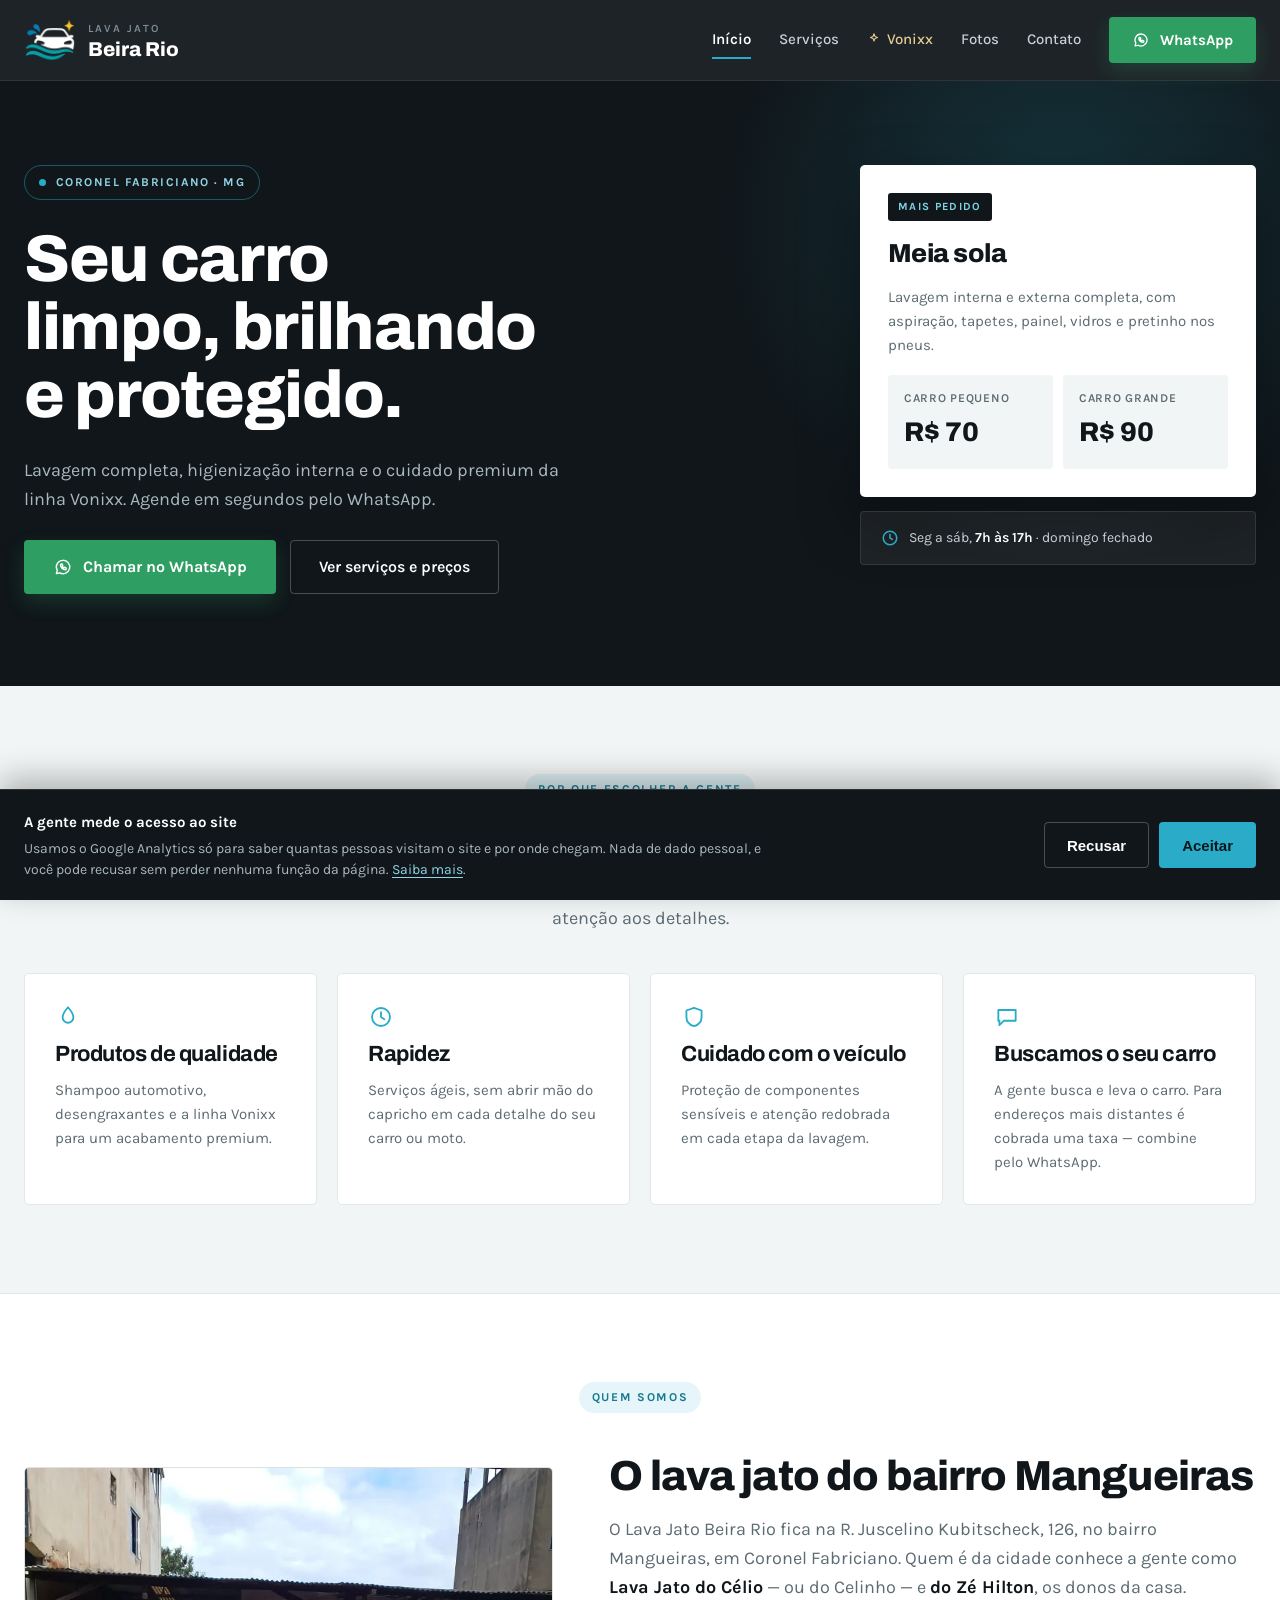
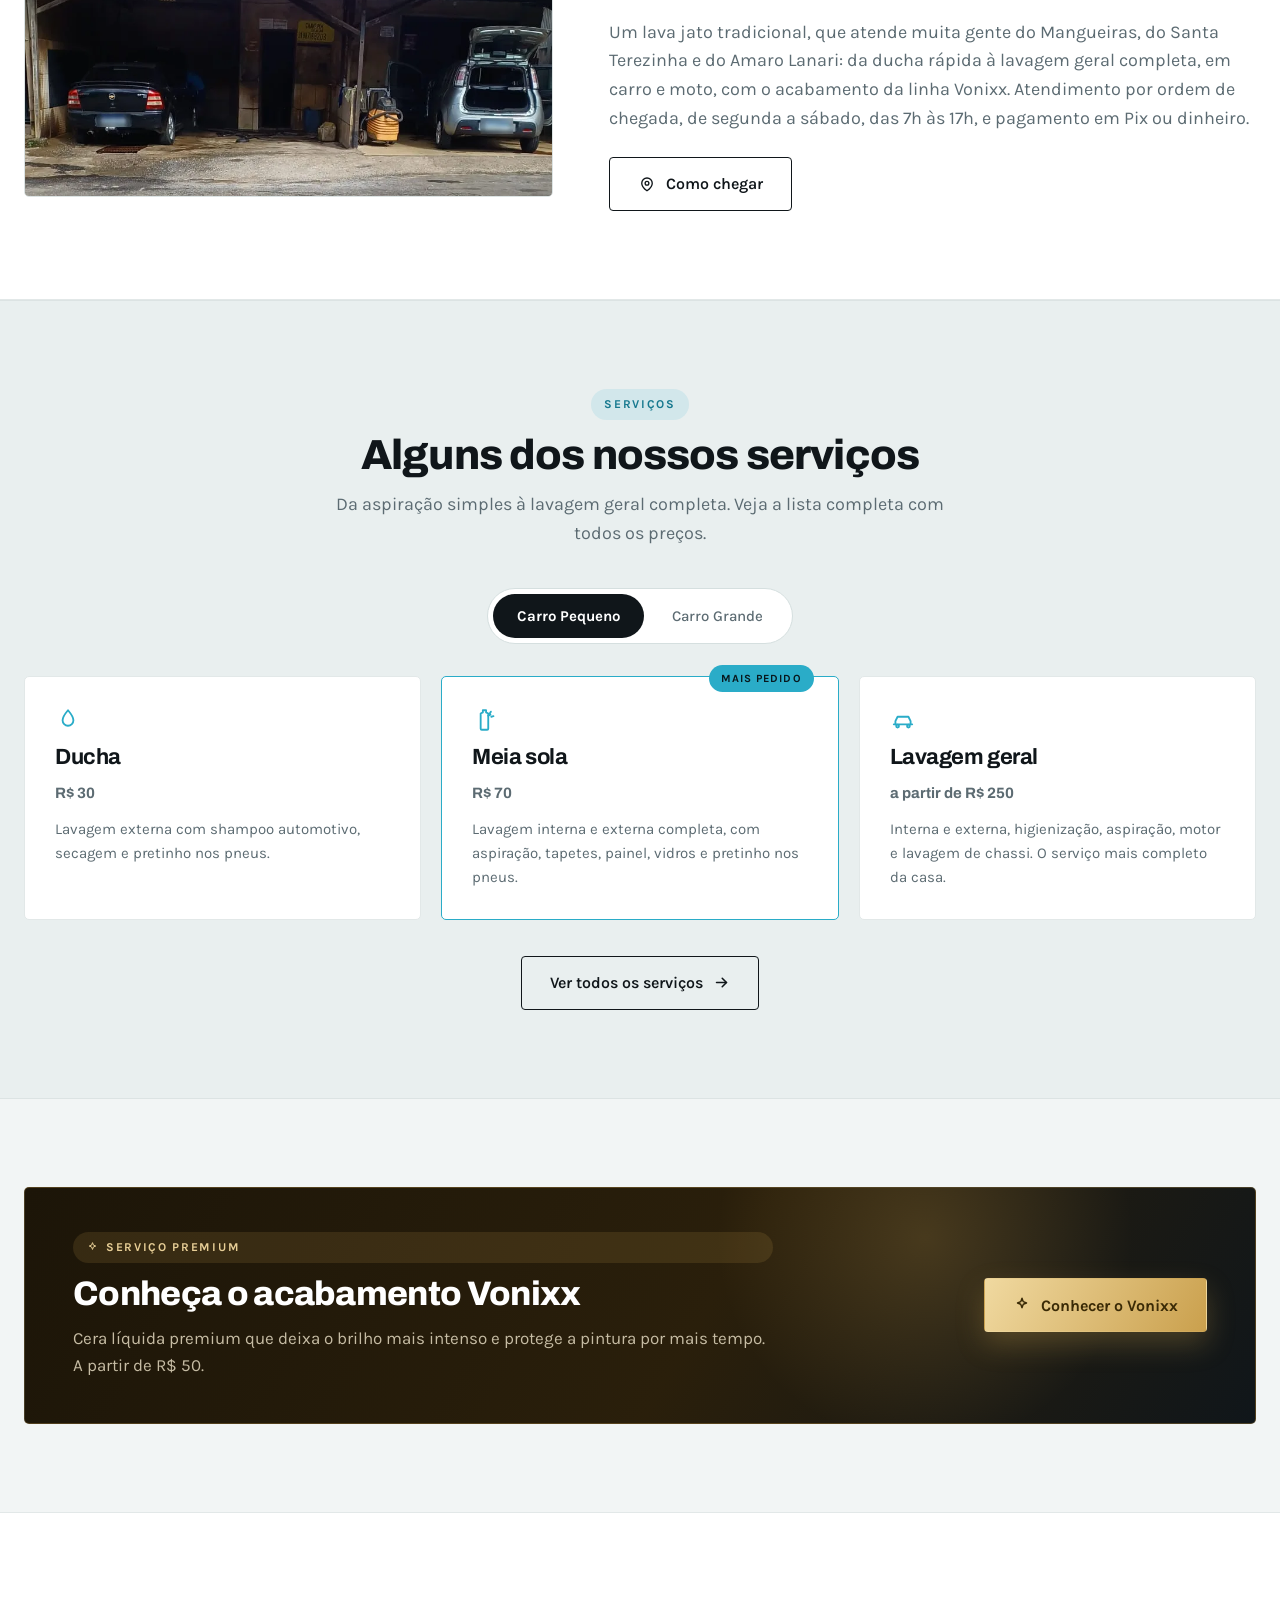
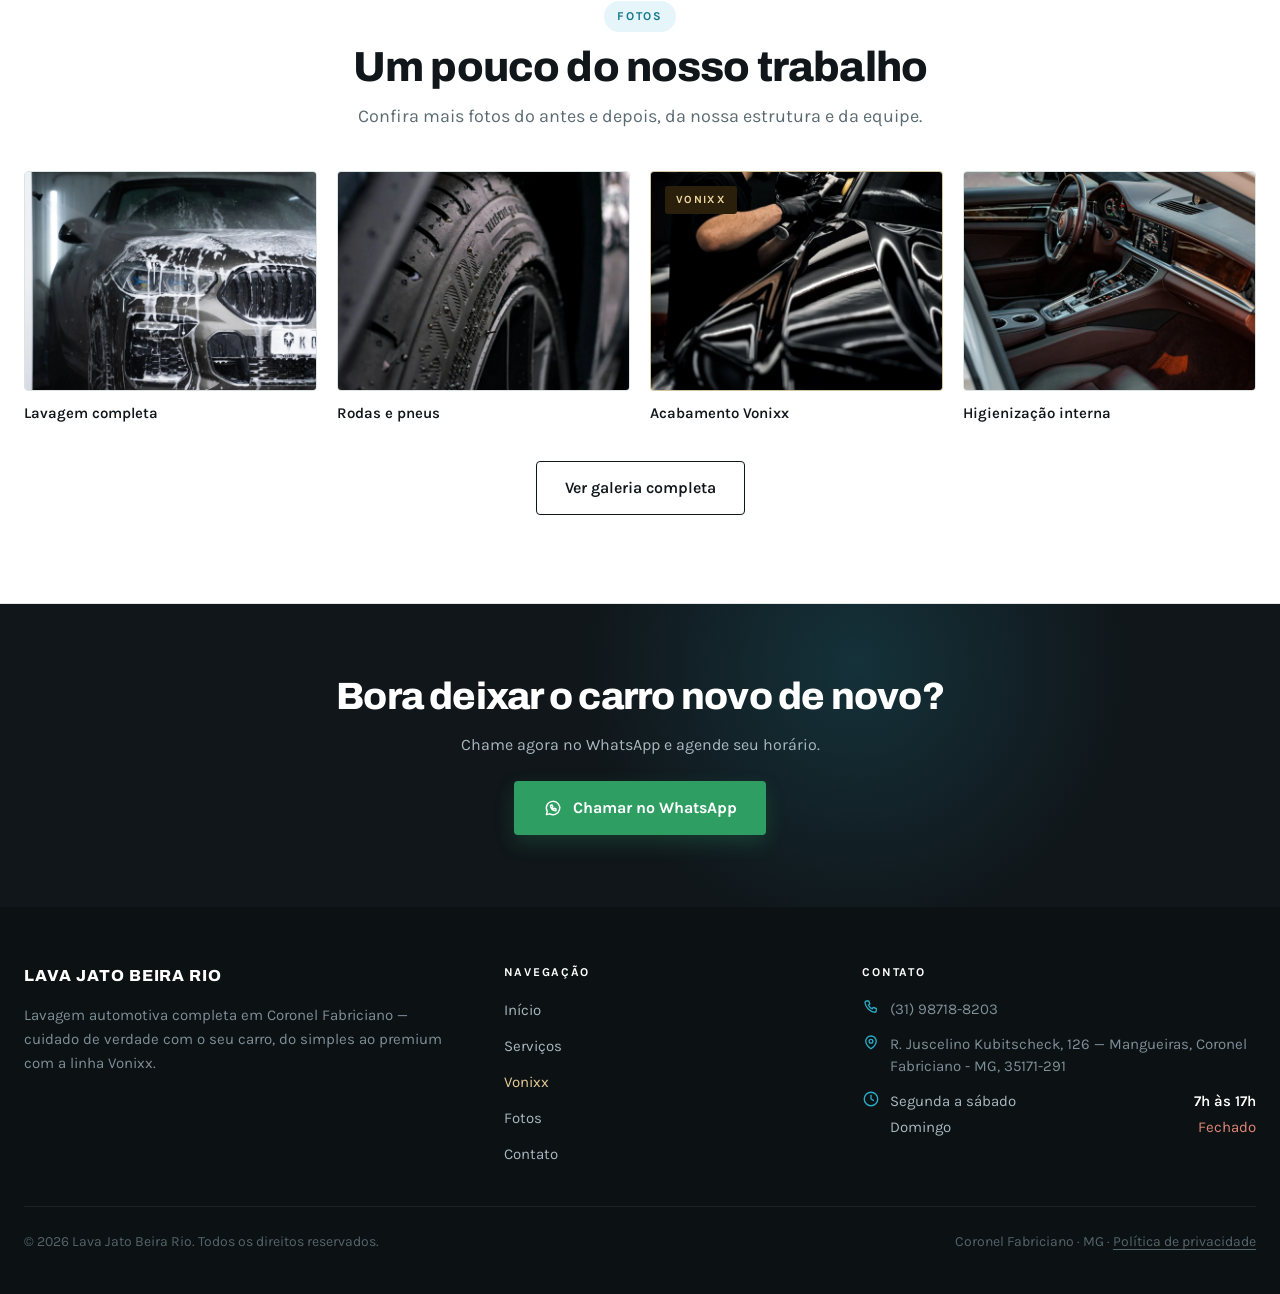
==== index.html @ 181c097f "content: respostas dos donos no site Atendimento por ordem de chegada (sem precisar agendar), busca " ====
<!doctype html>
<html lang="pt-BR">
<head>
<meta charset="utf-8">
<meta name="viewport" content="width=device-width, initial-scale=1">

<!-- Google tag (gtag.js) -->
<script async src="https://www.googletagmanager.com/gtag/js?id=G-ZM7JJXZCMG"></script>
<script>
  window.dataLayer = window.dataLayer || [];
  function gtag(){dataLayer.push(arguments);}
  // LGPD: nada é gravado antes do visitante aceitar (Consent Mode v2)
  gtag('consent', 'default', {
    ad_storage: 'denied',
    ad_user_data: 'denied',
    ad_personalization: 'denied',
    analytics_storage: 'denied',
    wait_for_update: 500
  });

  gtag('js', new Date());

  gtag('config', 'G-ZM7JJXZCMG');
</script>


<title>Lava Jato Beira Rio — Coronel Fabriciano, MG</title>
<meta name="description" content="Lava jato em Coronel Fabriciano/MG: lavagem interna e externa, higienização, aspiração, motor, moto e o acabamento Vonixx. A partir de R$ 20.">
<link rel="canonical" href="https://lavajatobeirario.com.br/">
<meta name="robots" content="index, follow, max-image-preview:large">
<meta name="author" content="Lava Jato Beira Rio">
<meta name="geo.region" content="BR-MG">
<meta name="geo.placename" content="Coronel Fabriciano">
<meta name="theme-color" content="#10161A">

<meta property="og:type" content="website">
<meta property="og:locale" content="pt_BR">
<meta property="og:site_name" content="Lava Jato Beira Rio">
<meta property="og:title" content="Lava Jato Beira Rio — Lavagem automotiva em Coronel Fabriciano, MG">
<meta property="og:description" content="Lavagem completa, higienização interna e o cuidado premium da linha Vonixx. A partir de R$ 20. Agende pelo WhatsApp.">
<meta property="og:url" content="https://lavajatobeirario.com.br/">
<meta property="og:image" content="https://lavajatobeirario.com.br/assets/img/og-lava-jato-beira-rio.jpg">
<meta property="og:image:width" content="1200">
<meta property="og:image:height" content="630">
<meta property="og:image:alt" content="Carro lavado no Lava Jato Beira Rio">
<meta name="twitter:card" content="summary_large_image">
<meta name="twitter:title" content="Lava Jato Beira Rio — Lavagem automotiva em Coronel Fabriciano, MG">
<meta name="twitter:description" content="Lavagem completa, higienização interna e o cuidado premium da linha Vonixx. A partir de R$ 20.">
<meta name="twitter:image" content="https://lavajatobeirario.com.br/assets/img/og-lava-jato-beira-rio.jpg">

<link rel="icon" href="assets/img/favicon-48.png" type="image/png" sizes="48x48">
<link rel="apple-touch-icon" href="assets/img/apple-touch-icon.png">

<link rel="preconnect" href="https://fonts.googleapis.com">
<link rel="preconnect" href="https://fonts.gstatic.com" crossorigin>
<link rel="stylesheet" href="https://fonts.googleapis.com/css2?family=Archivo:wght@600;700;800&family=Karla:wght@400;500;600;700&display=swap">
<link rel="stylesheet" href="assets/css/styles.css">

<script type="application/ld+json">
{
  "@context": "https://schema.org",
  "@graph": [
    {
      "@type": "AutoWash",
      "@id": "https://lavajatobeirario.com.br/#negocio",
      "name": "Lava Jato Beira Rio",
      "alternateName": [
        "Lava Jato do Célio",
        "Lava Jato do Celinho",
        "Lava Jato do Zé Hilton"
      ],
      "description": "Lava jato em Coronel Fabriciano/MG com lavagem interna e externa, higienização interna, aspiração, lavagem de motor, lavagem de moto e acabamento premium com a linha Vonixx.",
      "url": "https://lavajatobeirario.com.br/",
      "telephone": "+5531987188203",
      "paymentAccepted": "Pix, Dinheiro",
      "priceRange": "R$ 20 - R$ 250",
      "currenciesAccepted": "BRL",
      "image": [
        "https://lavajatobeirario.com.br/assets/img/fachada-lava-jato-beira-rio.webp",
        "https://lavajatobeirario.com.br/assets/img/og-lava-jato-beira-rio.jpg"
      ],
      "hasMap": "https://maps.app.goo.gl/u4JMRQ2kPdUL1wEH8",
      "address": {
        "@type": "PostalAddress",
        "streetAddress": "R. Juscelino Kubitscheck, 126 - Mangueiras",
        "addressLocality": "Coronel Fabriciano",
        "postalCode": "35171-291",
        "addressRegion": "MG",
        "addressCountry": "BR"
      },
      "geo": {
        "@type": "GeoCoordinates",
        "latitude": -19.5311584,
        "longitude": -42.6014102
      },
      "openingHoursSpecification": [
        {
          "@type": "OpeningHoursSpecification",
          "dayOfWeek": [
            "Monday",
            "Tuesday",
            "Wednesday",
            "Thursday",
            "Friday",
            "Saturday"
          ],
          "opens": "07:00",
          "closes": "17:00"
        }
      ],
      "areaServed": [
        {
          "@type": "City",
          "name": "Coronel Fabriciano"
        },
        {
          "@type": "City",
          "name": "Ipatinga"
        },
        {
          "@type": "City",
          "name": "Timóteo"
        }
      ],
      "hasOfferCatalog": {
        "@type": "OfferCatalog",
        "name": "Serviços do Lava Jato Beira Rio",
        "itemListElement": [
          {
            "@type": "Offer",
            "priceCurrency": "BRL",
            "price": "20",
            "itemOffered": {
              "@type": "Service",
              "name": "Aspiração"
            }
          },
          {
            "@type": "Offer",
            "priceCurrency": "BRL",
            "price": "40",
            "itemOffered": {
              "@type": "Service",
              "name": "Higienização interna"
            }
          },
          {
            "@type": "Offer",
            "priceCurrency": "BRL",
            "price": "30",
            "itemOffered": {
              "@type": "Service",
              "name": "Ducha"
            }
          },
          {
            "@type": "Offer",
            "priceCurrency": "BRL",
            "price": "120",
            "itemOffered": {
              "@type": "Service",
              "name": "Lavagem de motor"
            }
          },
          {
            "@type": "Offer",
            "priceCurrency": "BRL",
            "price": "70",
            "itemOffered": {
              "@type": "Service",
              "name": "Meia Sola — Lavagem interna e externa"
            }
          },
          {
            "@type": "Offer",
            "priceCurrency": "BRL",
            "price": "250",
            "itemOffered": {
              "@type": "Service",
              "name": "Lavagem geral"
            }
          },
          {
            "@type": "Offer",
            "priceCurrency": "BRL",
            "price": "40",
            "itemOffered": {
              "@type": "Service",
              "name": "Lavagem de chassi"
            }
          },
          {
            "@type": "Offer",
            "priceCurrency": "BRL",
            "price": "40",
            "itemOffered": {
              "@type": "Service",
              "name": "Lavagem de moto"
            }
          },
          {
            "@type": "Offer",
            "priceCurrency": "BRL",
            "price": "50",
            "itemOffered": {
              "@type": "Service",
              "name": "Cera líquida Vonixx"
            }
          }
        ]
      },
      "logo": "https://lavajatobeirario.com.br/assets/img/logo-icone-carro-frente.png",
      "sameAs": [
        "https://maps.app.goo.gl/u4JMRQ2kPdUL1wEH8"
      ]
    },
    {
      "@type": "WebSite",
      "@id": "https://lavajatobeirario.com.br/#site",
      "url": "https://lavajatobeirario.com.br/",
      "name": "Lava Jato Beira Rio",
      "inLanguage": "pt-BR",
      "publisher": {
        "@id": "https://lavajatobeirario.com.br/#negocio"
      }
    }
  ]
}
</script>
</head>
<body>

<header class="topo">
  <div class="container">
    <a class="marca" href="/" aria-label="Lava Jato Beira Rio — página inicial">
      <img class="marca__logo" src="assets/img/logo-cabecalho.png" width="52" height="52" alt="">
      <span class="marca__texto">
        <span class="marca__sobre">LAVA JATO</span>
        <span class="marca__nome">Beira Rio</span>
      </span>
    </a>

    <button class="menu-btn" type="button" data-menu-btn aria-expanded="false" aria-controls="menu-principal" aria-label="Abrir menu">
      <svg width="22" height="22" viewBox="0 0 24 24" fill="none" stroke="currentColor" stroke-width="2" stroke-linecap="round" aria-hidden="true"><path d="M4 7h16"></path><path d="M4 12h16"></path><path d="M4 17h16"></path></svg>
    </button>

    <nav class="nav" id="menu-principal" data-nav aria-label="Menu principal">
      <a class="nav__link ativo" href="/" aria-current="page">Início</a>
      <a class="nav__link" href="/servicos">Serviços</a>
      <a class="nav__link nav__link--vonixx" href="/vonixx">
        <svg width="14" height="14" viewBox="0 0 24 24" fill="none" stroke="currentColor" stroke-width="1.8" stroke-linejoin="round" aria-hidden="true"><path d="M12 3l1.7 4.6L18 9.3l-4.3 1.7L12 15.6l-1.7-4.6L6 9.3l4.3-1.7L12 3z"></path></svg>
        Vonixx
      </a>
      <a class="nav__link" href="/fotos">Fotos</a>
      <a class="nav__link" href="/contato">Contato</a>
      <a class="btn btn--whatsapp nav__cta" href="https://wa.me/5531987188203?text=Ol%C3%A1!%20Quero%20agendar%20uma%20lavagem." target="_blank" rel="noopener">
        <svg width="18" height="18" viewBox="0 0 24 24" fill="none" stroke="currentColor" stroke-width="1.7" stroke-linecap="round" stroke-linejoin="round" aria-hidden="true"><path d="M12 4a8 8 0 0 0-6.9 12l-1 4 4.1-1A8 8 0 1 0 12 4z"></path><path d="M9 9.4c0-.3.2-.6.5-.7l1-.3c.3 0 .6.1.7.4l.5 1.1c.1.3 0 .6-.2.8l-.5.4c.4.9 1.1 1.6 2 2l.4-.5c.2-.2.5-.3.8-.2l1.1.5c.3.1.4.4.4.7v1c0 .4-.3.7-.7.7-3-.1-5.5-2.5-6-5.4z"></path></svg>
        WhatsApp
      </a>
    </nav>
  </div>
</header>

<main>

  <section class="hero">
    <div class="container hero-inicio">
      <div class="hero-inicio__texto">
        <span class="selo-local"><span class="ponto" aria-hidden="true"></span>CORONEL FABRICIANO · MG</span>
        <h1>Seu carro limpo, brilhando e protegido.</h1>
        <p class="lead lead--escura">Lavagem completa, higienização interna e o cuidado premium da linha Vonixx. Agende em segundos pelo WhatsApp.</p>
        <div class="hero-inicio__acoes">
          <a class="btn btn--whatsapp" href="https://wa.me/5531987188203?text=Ol%C3%A1!%20Quero%20agendar%20uma%20lavagem." target="_blank" rel="noopener">
            <svg width="20" height="20" viewBox="0 0 24 24" fill="none" stroke="currentColor" stroke-width="1.7" stroke-linecap="round" stroke-linejoin="round" aria-hidden="true"><path d="M12 4a8 8 0 0 0-6.9 12l-1 4 4.1-1A8 8 0 1 0 12 4z"></path><path d="M9 9.4c0-.3.2-.6.5-.7l1-.3c.3 0 .6.1.7.4l.5 1.1c.1.3 0 .6-.2.8l-.5.4c.4.9 1.1 1.6 2 2l.4-.5c.2-.2.5-.3.8-.2l1.1.5c.3.1.4.4.4.7v1c0 .4-.3.7-.7.7-3-.1-5.5-2.5-6-5.4z"></path></svg>
            Chamar no WhatsApp
          </a>
          <a class="btn btn--linha-clara" href="/servicos">Ver serviços e preços</a>
        </div>
      </div>

      <aside class="hero-inicio__lado">
        <div class="card-destaque">
          <span class="etiqueta">Mais pedido</span>
          <h2 style="font-size:26px;font-weight:800;">Meia sola</h2>
          <p>Lavagem interna e externa completa, com aspiração, tapetes, painel, vidros e pretinho nos pneus.</p>
          <div class="card-destaque__precos">
            <div class="card-destaque__preco"><span>CARRO PEQUENO</span><strong>R$ 70</strong></div>
            <div class="card-destaque__preco"><span>CARRO GRANDE</span><strong>R$ 90</strong></div>
          </div>
        </div>
        <p class="faixa-horario">
          <svg width="18" height="18" viewBox="0 0 24 24" fill="none" stroke="#2AACC8" stroke-width="2" stroke-linecap="round" stroke-linejoin="round" aria-hidden="true"><circle cx="12" cy="12" r="9"></circle><path d="M12 7v5l3.2 1.9"></path></svg>
          <span>Seg a sáb, <strong>7h às 17h</strong> · domingo fechado</span>
        </p>
      </aside>
    </div>
  </section>

  <section class="secao">
    <div class="container">
      <div class="cabecalho-secao">
        <span class="olho">Por que escolher a gente</span>
        <h2 class="titulo-secao">Cuidado de verdade com o seu veículo</h2>
        <p class="lead">Da aspiração rápida à lavagem geral completa, cada serviço é feito com atenção aos detalhes.</p>
      </div>

      <div class="grade grade--4">
        <article class="card">
          <svg class="card__icone" width="26" height="26" viewBox="0 0 24 24" fill="none" stroke="currentColor" stroke-width="1.7" stroke-linecap="round" stroke-linejoin="round" aria-hidden="true"><path d="M12 3c3 3.5 5 6.7 5 9.3A5 5 0 0 1 7 12.3C7 9.7 9 6.5 12 3z"></path></svg>
          <h3>Produtos de qualidade</h3>
          <p>Shampoo automotivo, desengraxantes e a linha Vonixx para um acabamento premium.</p>
        </article>
        <article class="card">
          <svg class="card__icone" width="26" height="26" viewBox="0 0 24 24" fill="none" stroke="currentColor" stroke-width="1.7" stroke-linecap="round" stroke-linejoin="round" aria-hidden="true"><circle cx="12" cy="12" r="8.3"></circle><path d="M12 7.5V12l3 2"></path></svg>
          <h3>Rapidez</h3>
          <p>Serviços ágeis, sem abrir mão do capricho em cada detalhe do seu carro ou moto.</p>
        </article>
        <article class="card">
          <svg class="card__icone" width="26" height="26" viewBox="0 0 24 24" fill="none" stroke="currentColor" stroke-width="1.7" stroke-linecap="round" stroke-linejoin="round" aria-hidden="true"><path d="M12 3.5L19 6v6c0 4.2-2.9 7.4-7 8.5-4.1-1.1-7-4.3-7-8.5V6z"></path></svg>
          <h3>Cuidado com o veículo</h3>
          <p>Proteção de componentes sensíveis e atenção redobrada em cada etapa da lavagem.</p>
        </article>
        <article class="card">
          <svg class="card__icone" width="26" height="26" viewBox="0 0 24 24" fill="none" stroke="currentColor" stroke-width="1.7" stroke-linecap="round" stroke-linejoin="round" aria-hidden="true"><path d="M4 5.5h16v10H9l-4 4v-4H4z"></path></svg>
          <h3>Buscamos o seu carro</h3>
          <p>A gente busca e leva o carro. Para endereços mais distantes é cobrada uma taxa — combine pelo WhatsApp.</p>
        </article>
      </div>
    </div>
  </section>

  <section class="secao secao--branca" id="quem-somos">
    <div class="container">
      <div class="cabecalho-secao">
        <span class="olho">Quem somos</span>
      </div>
      <div class="quem-somos">
        <figure class="quem-somos__foto">
          <img src="assets/img/fachada-lava-jato-beira-rio.webp" alt="Fachada do Lava Jato Beira Rio no bairro Mangueiras, em Coronel Fabriciano, com dois carros nos boxes de lavagem" width="899" height="562" loading="lazy" decoding="async">
        </figure>
        <div class="quem-somos__texto">
          <h2 class="titulo-secao">O lava jato do bairro Mangueiras</h2>
          <p class="lead">O Lava Jato Beira Rio fica na R. Juscelino Kubitscheck, 126, no bairro Mangueiras, em Coronel Fabriciano. Quem é da cidade conhece a gente como <strong>Lava Jato do Célio</strong> — ou do Celinho — e <strong>do Zé Hilton</strong>, os donos da casa.</p>
          <p class="lead">Um lava jato tradicional, que atende muita gente do Mangueiras, do Santa Terezinha e do Amaro Lanari: da ducha rápida à lavagem geral completa, em carro e moto, com o acabamento da linha Vonixx. Atendimento por ordem de chegada, de segunda a sábado, das 7h às 17h, e pagamento em Pix ou dinheiro.</p>
          <p>
            <a class="btn btn--linha" href="https://maps.app.goo.gl/u4JMRQ2kPdUL1wEH8" target="_blank" rel="noopener">
              <svg width="18" height="18" viewBox="0 0 24 24" fill="none" stroke="currentColor" stroke-width="1.8" stroke-linecap="round" stroke-linejoin="round" aria-hidden="true"><path d="M12 21s-7-4.6-7-10a7 7 0 0 1 14 0c0 5.4-7 10-7 10z"></path><circle cx="12" cy="11" r="2.5"></circle></svg>
              Como chegar
            </a>
          </p>
        </div>
      </div>
    </div>
  </section>

  <section class="secao secao--alt" id="servicos">
    <div class="container">
      <div class="cabecalho-secao">
        <span class="olho">Serviços</span>
        <h2 class="titulo-secao">Alguns dos nossos serviços</h2>
        <p class="lead">Da aspiração simples à lavagem geral completa. Veja a lista completa com todos os preços.</p>
      </div>

      <div class="seletor-porte" data-seletor-porte>
        <div class="seletor-porte__caixa" role="group" aria-label="Porte do veículo">
          <button type="button" class="ativo" data-porte="pequeno" aria-pressed="true">Carro Pequeno</button>
          <button type="button" data-porte="grande" aria-pressed="false">Carro Grande</button>
        </div>
      </div>

      <div class="grade grade--3">
        <article class="card">
          <svg class="card__icone" width="26" height="26" viewBox="0 0 24 24" fill="none" stroke="currentColor" stroke-width="1.7" stroke-linecap="round" stroke-linejoin="round" aria-hidden="true"><path d="M12 3c3 3.5 5 6.7 5 9.3A5 5 0 0 1 7 12.3C7 9.7 9 6.5 12 3z"></path></svg>
          <h3>Ducha</h3>
          <p class="preco" data-preco-pequeno="R$ 30" data-preco-grande="R$ 40">R$ 30</p>
          <p>Lavagem externa com shampoo automotivo, secagem e pretinho nos pneus.</p>
        </article>

        <article class="card card--destacado">
          <span class="card__selo">Mais pedido</span>
          <svg class="card__icone" width="26" height="26" viewBox="0 0 24 24" fill="none" stroke="currentColor" stroke-width="1.7" stroke-linecap="round" stroke-linejoin="round" aria-hidden="true"><path d="M10 3h3v2l2 1v14a1 1 0 0 1-1 1H9a1 1 0 0 1-1-1V6l2-1V3z"></path><path d="M15 8l2-1"></path><path d="M16.4 6l1-1.7"></path><path d="M17.8 9l2-.5"></path></svg>
          <h3>Meia sola</h3>
          <p class="preco" data-preco-pequeno="R$ 70" data-preco-grande="R$ 90">R$ 70</p>
          <p>Lavagem interna e externa completa, com aspiração, tapetes, painel, vidros e pretinho nos pneus.</p>
        </article>

        <article class="card">
          <svg class="card__icone" width="26" height="26" viewBox="0 0 24 24" fill="none" stroke="currentColor" stroke-width="1.7" stroke-linecap="round" stroke-linejoin="round" aria-hidden="true"><path d="M5 16v-3l2-4h10l2 4v3"></path><path d="M3.5 16h17"></path><circle cx="7" cy="17.6" r="1.3"></circle><circle cx="17" cy="17.6" r="1.3"></circle></svg>
          <h3>Lavagem geral</h3>
          <p class="preco">a partir de R$ 250</p>
          <p>Interna e externa, higienização, aspiração, motor e lavagem de chassi. O serviço mais completo da casa.</p>
        </article>
      </div>

      <p class="centro" style="margin-top:36px;">
        <a class="btn btn--linha" href="/servicos">
          Ver todos os serviços
          <svg width="17" height="17" viewBox="0 0 24 24" fill="none" stroke="currentColor" stroke-width="2.2" stroke-linecap="round" stroke-linejoin="round" aria-hidden="true"><path d="M5 12h14"></path><path d="M13 6l6 6-6 6"></path></svg>
        </a>
      </p>
    </div>
  </section>

  <section class="secao">
    <div class="container">
      <div class="faixa-premium">
        <div class="faixa-premium__texto">
          <span class="olho olho--ouro-escuro">
            <svg width="13" height="13" viewBox="0 0 24 24" fill="none" stroke="currentColor" stroke-width="1.8" stroke-linejoin="round" aria-hidden="true"><path d="M12 3l1.7 4.6L18 9.3l-4.3 1.7L12 15.6l-1.7-4.6L6 9.3l4.3-1.7L12 3z"></path></svg>
            Serviço premium
          </span>
          <h2>Conheça o acabamento Vonixx</h2>
          <p>Cera líquida premium que deixa o brilho mais intenso e protege a pintura por mais tempo. A partir de R$ 50.</p>
        </div>
        <a class="btn btn--ouro" href="/vonixx">
          <svg width="18" height="18" viewBox="0 0 24 24" fill="none" stroke="currentColor" stroke-width="1.9" stroke-linejoin="round" aria-hidden="true"><path d="M12 3l1.7 4.6L18 9.3l-4.3 1.7L12 15.6l-1.7-4.6L6 9.3l4.3-1.7L12 3z"></path></svg>
          Conhecer o Vonixx
        </a>
      </div>
    </div>
  </section>

  <section class="secao secao--branca">
    <div class="container">
      <div class="cabecalho-secao">
        <span class="olho">Fotos</span>
        <h2 class="titulo-secao">Um pouco do nosso trabalho</h2>
        <p class="lead">Confira mais fotos do antes e depois, da nossa estrutura e da equipe.</p>
      </div>

      <div class="galeria">
        <figure class="foto">
          <div class="foto__area">
            <img src="assets/img/lavagem-completa.webp" alt="Carro coberto de espuma durante a lavagem externa no lava jato" width="1200" height="900" loading="lazy" decoding="async">
          </div>
          <figcaption class="foto__legenda">Lavagem completa</figcaption>
        </figure>
        <figure class="foto">
          <div class="foto__area">
            <img src="assets/img/rodas-e-pneus.webp" alt="Pneu e roda de carro em detalhe, ainda molhados depois da lavagem" width="1200" height="900" loading="lazy" decoding="async">
          </div>
          <figcaption class="foto__legenda">Rodas e pneus</figcaption>
        </figure>
        <figure class="foto">
          <div class="foto__area foto__area--ouro">
            <img src="assets/img/acabamento-vonixx.webp" alt="Profissional aplicando polimento e cera na lataria preta de um carro" width="1200" height="900" loading="lazy" decoding="async">
            <span class="foto__marca">VONIXX</span>
          </div>
          <figcaption class="foto__legenda">Acabamento Vonixx</figcaption>
        </figure>
        <figure class="foto">
          <div class="foto__area">
            <img src="assets/img/higienizacao-interna.webp" alt="Interior de carro limpo e finalizado, com painel, console e bancos sem sujeira" width="1200" height="900" loading="lazy" decoding="async">
          </div>
          <figcaption class="foto__legenda">Higienização interna</figcaption>
        </figure>
      </div>

      <p class="centro" style="margin-top:36px;">
        <a class="btn btn--linha" href="/fotos">Ver galeria completa</a>
      </p>
    </div>
  </section>

  <section class="faixa-cta">
    <div class="container">
      <h2>Bora deixar o carro novo de novo?</h2>
      <p>Chame agora no WhatsApp e agende seu horário.</p>
      <div class="faixa-cta__acoes">
        <a class="btn btn--whatsapp" href="https://wa.me/5531987188203?text=Ol%C3%A1!%20Quero%20agendar%20uma%20lavagem." target="_blank" rel="noopener">
          <svg width="20" height="20" viewBox="0 0 24 24" fill="none" stroke="currentColor" stroke-width="1.7" stroke-linecap="round" stroke-linejoin="round" aria-hidden="true"><path d="M12 4a8 8 0 0 0-6.9 12l-1 4 4.1-1A8 8 0 1 0 12 4z"></path><path d="M9 9.4c0-.3.2-.6.5-.7l1-.3c.3 0 .6.1.7.4l.5 1.1c.1.3 0 .6-.2.8l-.5.4c.4.9 1.1 1.6 2 2l.4-.5c.2-.2.5-.3.8-.2l1.1.5c.3.1.4.4.4.7v1c0 .4-.3.7-.7.7-3-.1-5.5-2.5-6-5.4z"></path></svg>
          Chamar no WhatsApp
        </a>
      </div>
    </div>
  </section>

</main>

<footer class="rodape">
  <div class="container">
    <div class="rodape__grid">
      <div class="pilha" style="gap:14px;">
        <span class="rodape__marca">LAVA JATO BEIRA RIO</span>
        <p>Lavagem automotiva completa em Coronel Fabriciano — cuidado de verdade com o seu carro, do simples ao premium com a linha Vonixx.</p>
      </div>

      <nav class="rodape__links" aria-label="Navegação do rodapé">
        <span class="rodape__titulo">Navegação</span>
        <a href="/">Início</a>
        <a href="/servicos">Serviços</a>
        <a class="ouro" href="/vonixx">Vonixx</a>
        <a href="/fotos">Fotos</a>
        <a href="/contato">Contato</a>
      </nav>

      <div class="rodape__contato">
        <span class="rodape__titulo">Contato</span>
        <p class="rodape__item">
          <svg width="18" height="18" viewBox="0 0 24 24" fill="none" stroke="currentColor" stroke-width="1.8" stroke-linecap="round" stroke-linejoin="round" aria-hidden="true"><path d="M6 4h3l1.5 4-2 1.3a11 11 0 0 0 5.2 5.2l1.3-2 4 1.5v3a2 2 0 0 1-2 2A15 15 0 0 1 4 6a2 2 0 0 1 2-2z"></path></svg>
          <a href="tel:+5531987188203" style="color:inherit;">(31) 98718-8203</a>
        </p>
        <p class="rodape__item">
          <svg width="18" height="18" viewBox="0 0 24 24" fill="none" stroke="currentColor" stroke-width="1.8" stroke-linecap="round" stroke-linejoin="round" aria-hidden="true"><path d="M12 21s-7-4.6-7-10a7 7 0 0 1 14 0c0 5.4-7 10-7 10z"></path><circle cx="12" cy="11" r="2.5"></circle></svg>
          <span>R. Juscelino Kubitscheck, 126 — Mangueiras, Coronel Fabriciano - MG, 35171-291</span>
        </p>
        <div class="rodape__item">
          <svg width="18" height="18" viewBox="0 0 24 24" fill="none" stroke="currentColor" stroke-width="1.8" stroke-linecap="round" stroke-linejoin="round" aria-hidden="true"><circle cx="12" cy="12" r="9"></circle><path d="M12 7v5l3.2 1.9"></path></svg>
          <span class="rodape__horas">
            <span class="rodape__hora"><span>Segunda a sábado</span><strong>7h às 17h</strong></span>
            <span class="rodape__hora"><span>Domingo</span><span class="fechado">Fechado</span></span>
          </span>
        </div>
      </div>
    </div>

    <div class="rodape__base">
      <span>© <span data-ano>2026</span> Lava Jato Beira Rio. Todos os direitos reservados.</span>
      <span>Coronel Fabriciano · MG · <a class="rodape__privacidade" href="/privacidade">Política de privacidade</a></span>
    </div>
  </div>
</footer>

<a class="wa-flutuante" href="https://wa.me/5531987188203?text=Ol%C3%A1!%20Quero%20agendar%20uma%20lavagem." target="_blank" rel="noopener" aria-label="Chamar no WhatsApp">
  <svg width="30" height="30" viewBox="0 0 24 24" fill="none" stroke="currentColor" stroke-width="1.6" stroke-linecap="round" stroke-linejoin="round" aria-hidden="true"><path d="M12 4a8 8 0 0 0-6.9 12l-1 4 4.1-1A8 8 0 1 0 12 4z"></path><path d="M9 9.4c0-.3.2-.6.5-.7l1-.3c.3 0 .6.1.7.4l.5 1.1c.1.3 0 .6-.2.8l-.5.4c.4.9 1.1 1.6 2 2l.4-.5c.2-.2.5-.3.8-.2l1.1.5c.3.1.4.4.4.7v1c0 .4-.3.7-.7.7-3-.1-5.5-2.5-6-5.4z"></path></svg>
</a>

<div class="cookies" data-cookies role="dialog" aria-live="polite" aria-label="Aviso de cookies" hidden>
  <div class="cookies__texto">
    <strong>A gente mede o acesso ao site</strong>
    <p>Usamos o Google Analytics só para saber quantas pessoas visitam o site e por onde chegam. Nada de dado pessoal, e você pode recusar sem perder nenhuma função da página. <a href="/privacidade">Saiba mais</a>.</p>
  </div>
  <div class="cookies__acoes">
    <button type="button" class="btn btn--linha-clara" data-cookies-recusar>Recusar</button>
    <button type="button" class="btn btn--agua" data-cookies-aceitar>Aceitar</button>
  </div>
</div>

<script src="assets/js/main.js" defer></script>
</body>
</html>
---- assets/css/styles.css ----
/* ==========================================================================
   Lava Jato Beira Rio — folha de estilo única
   ========================================================================== */

:root{
  /* superfícies */
  --grafite:#10161A;
  --grafite-fundo:#0C1114;
  --papel:#F2F5F5;
  --papel-alt:#E9EFEF;
  --branco:#FFFFFF;

  /* texto */
  --texto:#10161A;
  --texto-suave:#5C6B72;
  --texto-claro:#A9B8BF;
  --texto-tenue:#7E8F97;

  /* linhas */
  --linha:#E2E8E8;
  --linha-forte:#DCE3E3;
  --linha-escura:rgba(255,255,255,.08);

  /* acentos */
  --agua:#2AACC8;
  --agua-fundo:#17798F;
  --agua-clara:#8FD5E5;
  --ouro:#CAA04D;
  --ouro-claro:#F0D9A0;
  --ouro-texto:#8A6A22;
  --whatsapp:#2F9E63;
  --fechado:#C0392B;

  --raio:5px;
  --raio-pill:999px;
  --largura:1280px;
  --gutter:80px;
}

*,*::before,*::after{ box-sizing:border-box; }

html{ scroll-behavior:smooth; }

body{
  margin:0;
  background:var(--papel);
  color:var(--texto);
  font-family:'Karla','Helvetica Neue',Helvetica,Arial,sans-serif;
  font-size:16px;
  line-height:1.6;
  -webkit-font-smoothing:antialiased;
}

h1,h2,h3,h4,.display{
  font-family:'Archivo','Helvetica Neue',Helvetica,Arial,sans-serif;
  margin:0;
  letter-spacing:-.02em;
  line-height:1.1;
  text-wrap:balance;
}

p{ margin:0; }
figure,figcaption{ margin:0; }
img{ max-width:100%; display:block; }
a{ color:var(--agua-fundo); text-decoration:none; }
a:hover{ color:var(--agua); }
ul{ margin:0; padding:0; list-style:none; }

.container{ width:100%; max-width:var(--largura); margin:0 auto; padding:0 24px; }

/* foco visível para quem navega por teclado */
:focus-visible{ outline:3px solid var(--agua); outline-offset:3px; border-radius:2px; }
.topo :focus-visible,
.hero :focus-visible,
.faixa-cta :focus-visible,
.rodape :focus-visible{ outline-color:#7FD3E6; }
.hero--vonixx :focus-visible,
.faixa-premium :focus-visible{ outline-color:var(--ouro-claro); }

/* texto só para leitor de tela */
.sr-only{
  position:absolute; width:1px; height:1px; padding:0; margin:-1px;
  overflow:hidden; clip:rect(0 0 0 0); white-space:nowrap; border:0;
}

.secao{ padding:88px 0; }
.secao--alt{ background:var(--papel-alt); border-top:1px solid var(--linha-forte); border-bottom:1px solid var(--linha-forte); }
.secao--branca{ background:var(--branco); border-top:1px solid var(--linha); border-bottom:1px solid var(--linha); }

.centro{ text-align:center; }
.pilha{ display:flex; flex-direction:column; }

/* ---------- tipografia utilitária ---------- */

.olho{
  display:inline-flex; align-items:center; gap:7px;
  padding:6px 13px; border-radius:var(--raio-pill);
  background:rgba(42,172,200,.12); color:var(--agua-fundo);
  font-size:12px; font-weight:700; letter-spacing:.14em; text-transform:uppercase;
}
.olho--escuro{ background:rgba(42,172,200,.12); color:var(--agua-clara); }
.olho--ouro{ background:rgba(202,160,77,.16); color:var(--ouro-texto); }
.olho--ouro-escuro{ background:rgba(202,160,77,.14); color:#E7CE96; }

.titulo-secao{ font-size:clamp(28px,4vw,42px); font-weight:800; }
.lead{ font-size:clamp(16px,2vw,18px); line-height:1.6; color:var(--texto-suave); }
.lead--escura{ color:var(--texto-claro); }

.cabecalho-secao{ display:flex; flex-direction:column; align-items:center; gap:12px; text-align:center; margin-bottom:40px; }
.cabecalho-secao .lead{ max-width:640px; }

/* ---------- botões ---------- */

.btn{
  display:inline-flex; align-items:center; justify-content:center; gap:10px;
  min-height:54px; padding:0 28px; border-radius:4px;
  font-size:16px; font-weight:700; text-align:center;
  border:1px solid transparent; cursor:pointer;
  transition:transform .15s ease, box-shadow .15s ease, background .15s ease, color .15s ease;
}
.btn:hover{ transform:translateY(-2px); }
.btn svg{ flex-shrink:0; }

.btn--whatsapp{ background:var(--whatsapp); color:#fff; box-shadow:0 8px 20px rgba(47,158,99,.24); }
.btn--whatsapp:hover{ color:#fff; }

.btn--agua{ background:var(--agua); color:#08181D; }
.btn--agua:hover{ color:#08181D; }

.btn--ouro{
  background:linear-gradient(120deg,var(--ouro-claro),var(--ouro));
  color:#3A2A06; box-shadow:0 12px 28px rgba(202,160,77,.28);
}
.btn--ouro:hover{ color:#3A2A06; }

.btn--linha{ background:transparent; border-color:var(--grafite); color:var(--grafite); font-weight:600; }
.btn--linha:hover{ background:var(--grafite); color:#fff; }

.btn--linha-clara{ background:transparent; border-color:rgba(255,255,255,.24); color:#fff; font-weight:600; }
.btn--linha-clara:hover{ background:rgba(255,255,255,.08); color:#fff; }

.btn--linha-ouro{ background:transparent; border-color:rgba(240,217,160,.5); color:var(--ouro-claro); font-weight:600; }
.btn--linha-ouro:hover{ background:rgba(202,160,77,.12); color:var(--ouro-claro); }

.btn--bloco{ width:100%; }

/* ---------- cabeçalho ---------- */

.topo{
  position:sticky; top:0; z-index:100;
  background:rgba(16,22,26,.94); backdrop-filter:blur(8px);
  border-bottom:1px solid var(--linha-escura);
}
.topo .container{ display:flex; align-items:center; justify-content:space-between; gap:24px; min-height:80px; }

.marca{ display:flex; align-items:center; gap:12px; color:#fff; }
.marca__logo{ display:block; width:52px; height:52px; flex:none; }
.marca:hover{ color:#fff; }
.marca__texto{ display:flex; flex-direction:column; gap:1px; }
.marca__sobre{ font-size:11px; font-weight:600; color:var(--texto-tenue); letter-spacing:.18em; }
.marca__nome{ font-family:'Archivo',sans-serif; font-size:20px; font-weight:800; line-height:1.05; }

.nav{ display:flex; align-items:center; gap:28px; }
.nav__link{
  display:inline-flex; align-items:center; gap:6px;
  padding:6px 0; font-size:15px; font-weight:500; color:#C7D2D7;
  border-bottom:2px solid transparent;
}
.nav__link:hover{ color:#fff; }
.nav__link--vonixx{ color:#E7CE96; }
.nav__link--vonixx:hover{ color:var(--ouro-claro); }
.nav__link.ativo{ color:#fff; font-weight:600; border-bottom-color:var(--agua); }
.nav__link--vonixx.ativo{ color:var(--ouro-claro); border-bottom-color:var(--ouro); }

.nav__cta{ min-height:46px; padding:0 22px; font-size:15px; }

.menu-btn{
  display:none; align-items:center; justify-content:center;
  width:46px; height:46px; padding:0;
  background:transparent; border:1px solid rgba(255,255,255,.18); border-radius:4px;
  color:#fff; cursor:pointer;
}

/* ---------- heros ---------- */

.hero{ position:relative; background:var(--grafite); overflow:hidden; padding:84px 0 92px; }
.hero::before{
  content:""; position:absolute; top:-220px; right:-140px;
  width:720px; height:720px; border-radius:50%;
  background:radial-gradient(circle,rgba(42,172,200,.20) 0%,rgba(42,172,200,0) 68%);
}
.hero .container{ position:relative; }

.hero--centro{ padding:76px 0 84px; }
.hero--centro::before{ right:auto; left:50%; margin-left:-360px; }
.hero--centro .container{ display:flex; flex-direction:column; align-items:center; gap:16px; text-align:center; }
.hero--centro h1{ font-size:clamp(34px,5.5vw,54px); font-weight:800; color:#fff; }
.hero--centro .lead{ max-width:700px; }

.hero--foto{
  background:
    linear-gradient(180deg,rgba(16,22,26,.86) 0%,rgba(16,22,26,.72) 55%,rgba(16,22,26,.92) 100%),
    url('../img/roda-detalhe.webp') center/cover no-repeat;
}
.hero--foto::before{ display:none; }

.hero--vonixx{ background:linear-gradient(150deg,#1C1508 0%,#2A1F0B 48%,#12100A 100%); }
.hero--vonixx::before{ background:radial-gradient(circle,rgba(202,160,77,.22) 0%,rgba(202,160,77,0) 66%); }
.hero--vonixx .lead{ color:#E7D9B8; }

.hero-inicio{ display:flex; align-items:flex-start; justify-content:space-between; gap:64px; }
.hero-inicio__texto{ display:flex; flex-direction:column; gap:26px; max-width:660px; }
.hero-inicio h1{ font-size:clamp(36px,5.4vw,66px); font-weight:800; color:#fff; line-height:1.03; }
.hero-inicio .lead{ max-width:560px; text-wrap:pretty; }
.hero-inicio__acoes{ display:flex; flex-wrap:wrap; gap:14px; }

.selo-local{
  display:inline-flex; align-items:center; gap:10px; align-self:flex-start;
  padding:7px 14px; border:1px solid rgba(42,172,200,.45); border-radius:var(--raio-pill);
  font-size:12px; font-weight:700; color:var(--agua-clara); letter-spacing:.12em;
}
.selo-local .ponto{ width:7px; height:7px; border-radius:50%; background:var(--agua); }

.hero-inicio__lado{ display:flex; flex-direction:column; gap:14px; width:396px; flex-shrink:0; }

.card-destaque{
  display:flex; flex-direction:column; gap:18px;
  padding:28px; background:var(--branco); border-radius:var(--raio);
  box-shadow:0 24px 60px rgba(0,0,0,.42);
}
.card-destaque h3{ font-size:26px; font-weight:800; }
.card-destaque p{ font-size:15px; color:var(--texto-suave); }
.card-destaque__precos{ display:flex; gap:10px; }
.card-destaque__preco{
  display:flex; flex-direction:column; gap:3px; flex:1;
  padding:14px 16px; background:var(--papel); border-radius:4px;
}
.card-destaque__preco span:first-child{ font-size:12px; font-weight:600; color:var(--texto-suave); letter-spacing:.06em; }
.card-destaque__preco strong{ font-family:'Archivo',sans-serif; font-size:27px; font-weight:800; }

.faixa-horario{
  display:flex; align-items:center; gap:10px;
  padding:15px 20px; background:rgba(255,255,255,.06);
  border:1px solid rgba(255,255,255,.10); border-radius:4px;
  font-size:14px; color:#C7D2D7;
}
.faixa-horario strong{ color:#fff; font-weight:600; }

.etiqueta{
  align-self:flex-start; padding:5px 10px; border-radius:3px;
  background:var(--grafite); color:#7FD3E6;
  font-size:11px; font-weight:700; letter-spacing:.12em; text-transform:uppercase;
}

/* ---------- grades e cards ---------- */

.grade{ display:grid; gap:20px; }
.grade--3{ grid-template-columns:repeat(3,minmax(0,1fr)); }
.grade--4{ grid-template-columns:repeat(4,minmax(0,1fr)); }

.card{
  position:relative; display:flex; flex-direction:column; gap:12px;
  padding:30px; background:var(--branco);
  border:1px solid var(--linha); border-radius:var(--raio);
}
.card h3{ font-size:22px; font-weight:700; }
.card p{ font-size:15px; color:var(--texto-suave); }
.card__icone{ color:var(--agua); }
.card--destacado{ border-color:var(--agua); }

.card__selo{
  position:absolute; top:-12px; right:24px;
  padding:5px 12px; border-radius:var(--raio-pill);
  background:var(--agua); color:#08181D;
  font-size:11px; font-weight:700; letter-spacing:.10em; text-transform:uppercase;
}

.preco{ font-family:'Archivo',sans-serif; font-size:19px; font-weight:700; color:var(--agua-fundo); }
.preco small{ font-family:'Karla',sans-serif; font-size:14px; font-weight:400; color:var(--texto-suave); }

/* ---------- seletor de porte ---------- */

.seletor-porte{ display:flex; justify-content:center; margin-bottom:32px; }
.seletor-porte__caixa{
  display:flex; gap:4px; padding:5px;
  background:var(--branco); border:1px solid #D5DFDF; border-radius:var(--raio-pill);
}
.seletor-porte button{
  min-height:44px; padding:0 24px; border:0; border-radius:var(--raio-pill);
  background:transparent; color:var(--texto-suave);
  font-family:inherit; font-size:15px; font-weight:500; cursor:pointer;
  transition:background .15s ease, color .15s ease;
}
.seletor-porte button.ativo{ background:var(--grafite); color:#fff; font-weight:700; }

/* ---------- faixa premium (Vonixx) ---------- */

.faixa-premium{
  position:relative; overflow:hidden;
  display:flex; align-items:center; justify-content:space-between; gap:48px;
  padding:44px 48px; border-radius:var(--raio);
  background:linear-gradient(120deg,#1C1508 0%,#2A1F0B 55%,#10161A 100%);
  border:1px solid rgba(202,160,77,.30);
}
.faixa-premium::before{
  content:""; position:absolute; top:-160px; right:120px;
  width:420px; height:420px; border-radius:50%;
  background:radial-gradient(circle,rgba(202,160,77,.22) 0%,rgba(202,160,77,0) 70%);
}
.faixa-premium > *{ position:relative; }
.faixa-premium__texto{ display:flex; flex-direction:column; gap:12px; max-width:700px; }
.faixa-premium h2,.faixa-premium h3{ font-size:clamp(24px,3vw,34px); font-weight:800; color:#fff; }
.faixa-premium p{ font-size:17px; color:#C6BCA4; }
.faixa-premium .btn{ flex-shrink:0; }

/* ---------- faixa de chamada ---------- */

.faixa-cta{
  position:relative; overflow:hidden;
  padding:72px 0; background:var(--grafite); text-align:center;
}
.faixa-cta::before{
  content:""; position:absolute; top:-220px; left:45%;
  width:560px; height:560px; border-radius:50%;
  background:radial-gradient(circle,rgba(42,172,200,.18) 0%,rgba(42,172,200,0) 70%);
}
.faixa-cta .container{ position:relative; display:flex; flex-direction:column; align-items:center; gap:14px; }
.faixa-cta h2{ font-size:clamp(26px,4vw,38px); font-weight:800; color:#fff; }
.faixa-cta p{ color:var(--texto-claro); }
.faixa-cta__acoes{ display:flex; flex-wrap:wrap; justify-content:center; gap:14px; margin-top:10px; }

/* ---------- Vonixx: conteúdo ---------- */

.vonixx-sobre{ display:grid; grid-template-columns:repeat(2,minmax(0,1fr)); gap:56px; align-items:start; }
.vonixx-sobre h2{ font-size:clamp(26px,3.4vw,36px); font-weight:800; }
.vonixx-sobre p{ color:var(--texto-suave); line-height:1.7; }

.lista-beneficios{ display:flex; flex-direction:column; gap:14px; margin-top:10px; }
.lista-beneficios li{ display:flex; align-items:flex-start; gap:12px; font-size:16px; line-height:1.5; }
.lista-beneficios .tick{
  display:flex; align-items:center; justify-content:center; flex-shrink:0;
  width:26px; height:26px; margin-top:1px;
  background:rgba(202,160,77,.16); border-radius:50%; color:var(--ouro-texto);
}

.faixa-imagem{ position:relative; height:380px; overflow:hidden; background:#1C1508; }
.faixa-imagem img{ width:100%; height:100%; object-fit:cover; }
.faixa-imagem::after{
  content:""; position:absolute; inset:0;
  background:linear-gradient(180deg,rgba(28,21,8,.55) 0%,rgba(28,21,8,.05) 40%,rgba(28,21,8,.55) 100%);
}

.grade-resultado{ display:grid; grid-template-columns:repeat(3,minmax(0,1fr)); gap:20px; }
.resultado{ display:flex; flex-direction:column; gap:14px; }
.resultado__foto{ aspect-ratio:4/3; overflow:hidden; border-radius:var(--raio); border:1px solid rgba(202,160,77,.30); background:#1C1508; }
.resultado__foto img{ width:100%; height:100%; object-fit:cover; transition:transform .35s ease; }
.resultado:hover .resultado__foto img{ transform:scale(1.04); }
.resultado h3{ font-size:20px; font-weight:700; }
.resultado p{ font-size:15px; line-height:1.6; color:var(--texto-suave); }

.card-marca{
  display:flex; flex-direction:column; gap:14px; padding:36px;
  background:linear-gradient(160deg,#FFFFFF,#F7F0E0);
  border:1px solid rgba(202,160,77,.35); border-radius:var(--raio);
}
.card-marca h3{ font-size:24px; font-weight:800; color:#3A2A06; }
.card-marca p{ font-size:15px; color:var(--texto-suave); line-height:1.65; }

.cards-preco{ display:grid; grid-template-columns:repeat(2,minmax(0,1fr)); gap:24px; max-width:760px; margin:0 auto; }
.card-preco{
  display:flex; flex-direction:column; align-items:center; gap:12px;
  padding:38px 30px; background:var(--branco);
  border:1px solid var(--linha); border-radius:var(--raio); text-align:center;
}
.card-preco__porte{ font-size:12px; font-weight:700; color:var(--texto-suave); letter-spacing:.14em; text-transform:uppercase; }
.card-preco__valor{ display:flex; align-items:baseline; gap:8px; }
.card-preco__valor span{ font-size:20px; font-weight:600; color:var(--texto-suave); }
.card-preco__valor strong{ font-family:'Archivo',sans-serif; font-size:56px; font-weight:800; line-height:1; }
.card-preco p{ font-size:15px; color:var(--texto-suave); }

/* ---------- galeria ---------- */

.galeria{ display:grid; grid-template-columns:repeat(4,minmax(0,1fr)); gap:20px; }
.galeria--grande{ grid-template-columns:repeat(3,minmax(0,1fr)); gap:24px; }
.foto{ display:flex; flex-direction:column; gap:10px; }
.foto__area{
  position:relative; display:flex; flex-direction:column;
  align-items:center; justify-content:center; gap:8px;
  aspect-ratio:4/3; overflow:hidden;
  background:#E4EAEA; border:1px dashed #B9C6C6; border-radius:4px; color:#6C7B82;
}
.foto__area img{ width:100%; height:100%; object-fit:cover; transition:transform .35s ease; }
.foto__area:has(img){ background:#DDE3E3; border:1px solid var(--linha-forte); border-style:solid; }
.foto:hover .foto__area img{ transform:scale(1.035); }
.foto__area--ouro{ background:#F3EEE1; border-color:#DCC79A; color:#B79A5E; }
.foto__area--ouro:has(img){ border-color:rgba(202,160,77,.45); }
.foto__marca{
  position:absolute; top:14px; left:14px;
  padding:5px 11px; border-radius:3px;
  background:#2A1F0B; color:var(--ouro-claro);
  font-size:11px; font-weight:700; letter-spacing:.12em;
}
.foto__legenda{ font-size:15px; font-weight:600; }

/* ---------- contato ---------- */

.contato-grid{ display:grid; grid-template-columns:repeat(2,minmax(0,1fr)); gap:32px; align-items:start; }

.card-contato{ display:flex; flex-direction:column; padding:0 28px; background:var(--branco); border:1px solid var(--linha); border-radius:var(--raio); }
.contato-linha{
  display:flex; align-items:center; gap:16px;
  padding:22px 0; border-bottom:1px solid #EDF1F1; color:var(--texto);
}
.contato-linha:last-child{ border-bottom:0; }
.contato-linha:hover{ color:var(--texto); }
.contato-linha__icone{
  display:flex; align-items:center; justify-content:center; flex-shrink:0;
  width:46px; height:46px; background:#E9F2F5; border-radius:50%; color:var(--agua-fundo);
}
.contato-linha__dados{ display:flex; flex-direction:column; gap:3px; flex:1; min-width:0; }
.contato-linha__dados strong{ font-size:15px; }
.contato-linha__dados span{ font-size:16px; color:var(--texto-suave); }
.contato-linha__wa{
  display:flex; align-items:center; justify-content:center; flex-shrink:0;
  width:46px; height:46px; background:var(--whatsapp); border-radius:50%; color:#fff;
}
.contato-linha__wa:hover{ color:#fff; }

.card-horarios{ display:flex; flex-direction:column; gap:18px; padding:30px; background:var(--branco); border:1px solid var(--linha); border-radius:var(--raio); }
.card-horarios h2{ font-size:24px; font-weight:800; }

.selo-status{
  display:inline-flex; align-items:center; gap:9px; align-self:flex-start;
  padding:8px 16px; border-radius:var(--raio-pill);
  font-size:14px; font-weight:700;
}
.selo-status .ponto{ width:8px; height:8px; border-radius:50%; background:currentColor; }
.selo-status--neutro{ background:#E9EFEF; color:#3F4E56; }
.selo-status--aberto{ background:#E8F5EE; color:#1F7A4A; }
.selo-status--fechado{ background:#FBECEA; color:var(--fechado); }

.tabela-horarios{ width:100%; border-collapse:collapse; }
.tabela-horarios td{ padding:13px 0; border-bottom:1px solid #EDF1F1; font-size:16px; }
.tabela-horarios td:last-child{ text-align:right; color:var(--texto-suave); }
.tabela-horarios tr:last-child td{ border-bottom:0; }
.tabela-horarios tr.hoje td{ font-weight:700; color:var(--texto); background:#F2F8F9; }
.tabela-horarios tr.hoje td:first-child{ padding-left:12px; border-radius:4px 0 0 4px; }
.tabela-horarios tr.hoje td:last-child{ padding-right:12px; border-radius:0 4px 4px 0; }
.tabela-horarios tr.fechado td:last-child{ color:var(--fechado); font-weight:600; }

.mapa{ height:480px; border:1px solid #D0DADA; border-radius:var(--raio); overflow:hidden; background:#DDE5E5; }
.mapa iframe{ width:100%; height:100%; border:0; display:block; }

.aviso{
  display:flex; gap:14px; padding:22px 26px;
  background:var(--papel-alt); border-left:3px solid var(--agua-fundo); border-radius:3px;
}
.aviso svg{ flex-shrink:0; color:var(--agua-fundo); }
.aviso p{ font-size:15px; color:#4A575E; }

/* ---------- quem somos (home) ---------- */

.quem-somos{ display:grid; grid-template-columns:minmax(0,.9fr) minmax(0,1.1fr); gap:56px; align-items:center; }
.quem-somos__foto img{ width:100%; height:auto; aspect-ratio:899/562; object-fit:cover; border-radius:var(--raio); border:1px solid var(--linha-forte); }
.quem-somos__texto{ display:flex; flex-direction:column; align-items:flex-start; gap:16px; }
.quem-somos__texto strong{ color:var(--texto); font-weight:700; }
.quem-somos__texto .btn{ margin-top:8px; }

@media (max-width:860px){
  .quem-somos{ grid-template-columns:1fr; gap:28px; }
}

/* ---------- texto corrido (política de privacidade) ---------- */

.texto-legal{ max-width:760px; margin:0 auto; display:flex; flex-direction:column; gap:16px; }
.texto-legal__data{ font-size:14px; color:var(--texto-tenue); }
.texto-legal h2{ font-size:clamp(20px,2.4vw,24px); font-weight:800; margin-top:20px; }
.texto-legal p, .texto-legal li{ font-size:16px; line-height:1.7; color:#3C4A51; }
.texto-legal ul{ list-style:disc; padding-left:22px; display:flex; flex-direction:column; gap:8px; }
.texto-legal a{ text-decoration:underline; text-underline-offset:3px; }
.texto-legal code{ font-size:14px; background:var(--papel-alt); padding:1px 6px; border-radius:3px; }

/* ---------- rodapé ---------- */

.rodape{ background:var(--grafite-fundo); padding:56px 0 0; }
.rodape__grid{ display:grid; grid-template-columns:1.4fr 1fr 1.3fr; gap:56px; padding-bottom:40px; }
.rodape__marca{ font-family:'Archivo',sans-serif; font-size:16px; font-weight:800; color:#fff; letter-spacing:.06em; }
.rodape p{ font-size:15px; color:var(--texto-tenue); }
.rodape__titulo{ font-size:12px; font-weight:700; color:#fff; letter-spacing:.14em; text-transform:uppercase; margin-bottom:4px; }
.rodape__links{ display:flex; flex-direction:column; gap:12px; }
.rodape__links a{ font-size:15px; color:var(--texto-claro); }
.rodape__links a:hover{ color:#fff; }
.rodape__links a.ouro{ color:#E7CE96; }
.rodape__contato{ display:flex; flex-direction:column; gap:12px; }
.rodape__item{ display:flex; gap:10px; font-size:15px; color:var(--texto-claro); line-height:1.5; }
.rodape__item svg{ flex-shrink:0; color:var(--agua); }
.rodape__horas{ display:flex; flex-direction:column; gap:4px; flex:1; }
.rodape__hora{ display:flex; justify-content:space-between; gap:16px; }
.rodape__hora strong{ color:#fff; font-weight:600; }
.rodape__hora .fechado{ color:#E08877; }

.rodape__base{
  display:flex; align-items:center; justify-content:space-between; gap:24px; flex-wrap:wrap;
  padding:24px 0 40px; border-top:1px solid rgba(255,255,255,.07);
  font-size:14px; color:#55646B;
}
.rodape__privacidade{ color:inherit; text-decoration:underline; text-underline-offset:3px; }
.rodape__privacidade:hover{ color:var(--texto-claro); }

/* ---------- aviso de cookies (LGPD) ---------- */

.cookies{
  position:fixed; left:0; right:0; bottom:0; z-index:120;
  display:flex; align-items:center; justify-content:space-between; gap:28px;
  padding:20px 24px;
  background:var(--grafite); border-top:1px solid rgba(255,255,255,.12);
  box-shadow:0 -10px 30px rgba(0,0,0,.28);
}
.cookies[hidden]{ display:none; }
.cookies__texto{ display:flex; flex-direction:column; gap:4px; max-width:760px; }
.cookies__texto strong{ font-size:15px; font-weight:700; color:#fff; }
.cookies__texto p{ font-size:14px; line-height:1.5; color:var(--texto-claro); }
.cookies__texto a{ color:var(--agua-clara); text-decoration:underline; text-underline-offset:3px; }
.cookies__acoes{ display:flex; gap:10px; flex-shrink:0; }
.cookies .btn{ min-height:46px; padding:0 22px; font-size:15px; }

/* o botão flutuante some enquanto o aviso está na tela, para não se sobrepor */
body.com-cookies .wa-flutuante{ display:none; }

@media (max-width:860px){
  .cookies{ flex-direction:column; align-items:stretch; gap:16px; padding:18px 20px; }
  .cookies__acoes .btn{ flex:1; }
}

/* ---------- botão flutuante ---------- */

.wa-flutuante{
  position:fixed; right:24px; bottom:24px; z-index:90;
  display:flex; align-items:center; justify-content:center;
  width:60px; height:60px; border-radius:50%;
  background:var(--whatsapp); color:#fff;
  box-shadow:0 10px 26px rgba(47,158,99,.38);
  transition:transform .15s ease;
}
.wa-flutuante:hover{ transform:scale(1.06); color:#fff; }

/* ==========================================================================
   Responsivo
   ========================================================================== */

@media (max-width:1080px){
  .hero-inicio{ flex-direction:column; gap:40px; }
  .hero-inicio__lado{ width:100%; max-width:460px; }
  .grade--4{ grid-template-columns:repeat(2,minmax(0,1fr)); }
  .grade--3{ grid-template-columns:repeat(2,minmax(0,1fr)); }
  .galeria{ grid-template-columns:repeat(3,minmax(0,1fr)); }
  .galeria--grande{ grid-template-columns:repeat(2,minmax(0,1fr)); }
  .vonixx-sobre,.contato-grid{ grid-template-columns:1fr; gap:36px; }
  .rodape__grid{ grid-template-columns:1fr 1fr; gap:36px; }
}

@media (max-width:860px){
  .nav{
    display:none; position:absolute; top:100%; left:0; right:0;
    flex-direction:column; align-items:stretch; gap:0;
    padding:8px 24px 20px; background:#10161A;
    border-bottom:1px solid var(--linha-escura);
  }
  .nav.aberto{ display:flex; }
  .nav__link{ padding:14px 0; border-bottom:1px solid rgba(255,255,255,.06); }
  .nav__link.ativo{ border-bottom-color:rgba(255,255,255,.06); }
  .nav__cta{ margin-top:14px; }
  .menu-btn{ display:flex; }
  .topo .container{ position:relative; }

  .secao{ padding:64px 0; }
  .hero{ padding:56px 0 64px; }
  .hero--centro{ padding:52px 0 60px; }

  .faixa-premium{ flex-direction:column; align-items:flex-start; gap:24px; padding:32px 28px; }
  .faixa-premium .btn{ width:100%; }
  .cards-preco{ grid-template-columns:1fr; }
  .grade-resultado{ grid-template-columns:1fr; }
  .faixa-imagem{ height:240px; }
  .mapa{ height:340px; }
  .rodape__grid{ grid-template-columns:1fr; gap:32px; }
}

@media (max-width:620px){
  .grade--3,.grade--4{ grid-template-columns:1fr; }
  .galeria{ grid-template-columns:repeat(2,minmax(0,1fr)); }
  .galeria--grande{ grid-template-columns:1fr; }
  .container{ padding:0 20px; }
  .card{ padding:24px; }
  .card-destaque__precos{ flex-direction:row; }
  .hero-inicio__acoes .btn{ width:100%; }
  .faixa-cta__acoes{ flex-direction:column; align-items:stretch; width:100%; }
  .seletor-porte__caixa{ width:100%; }
  .seletor-porte button{ flex:1; padding:0 12px; }
  .wa-flutuante{ right:16px; bottom:16px; }
}
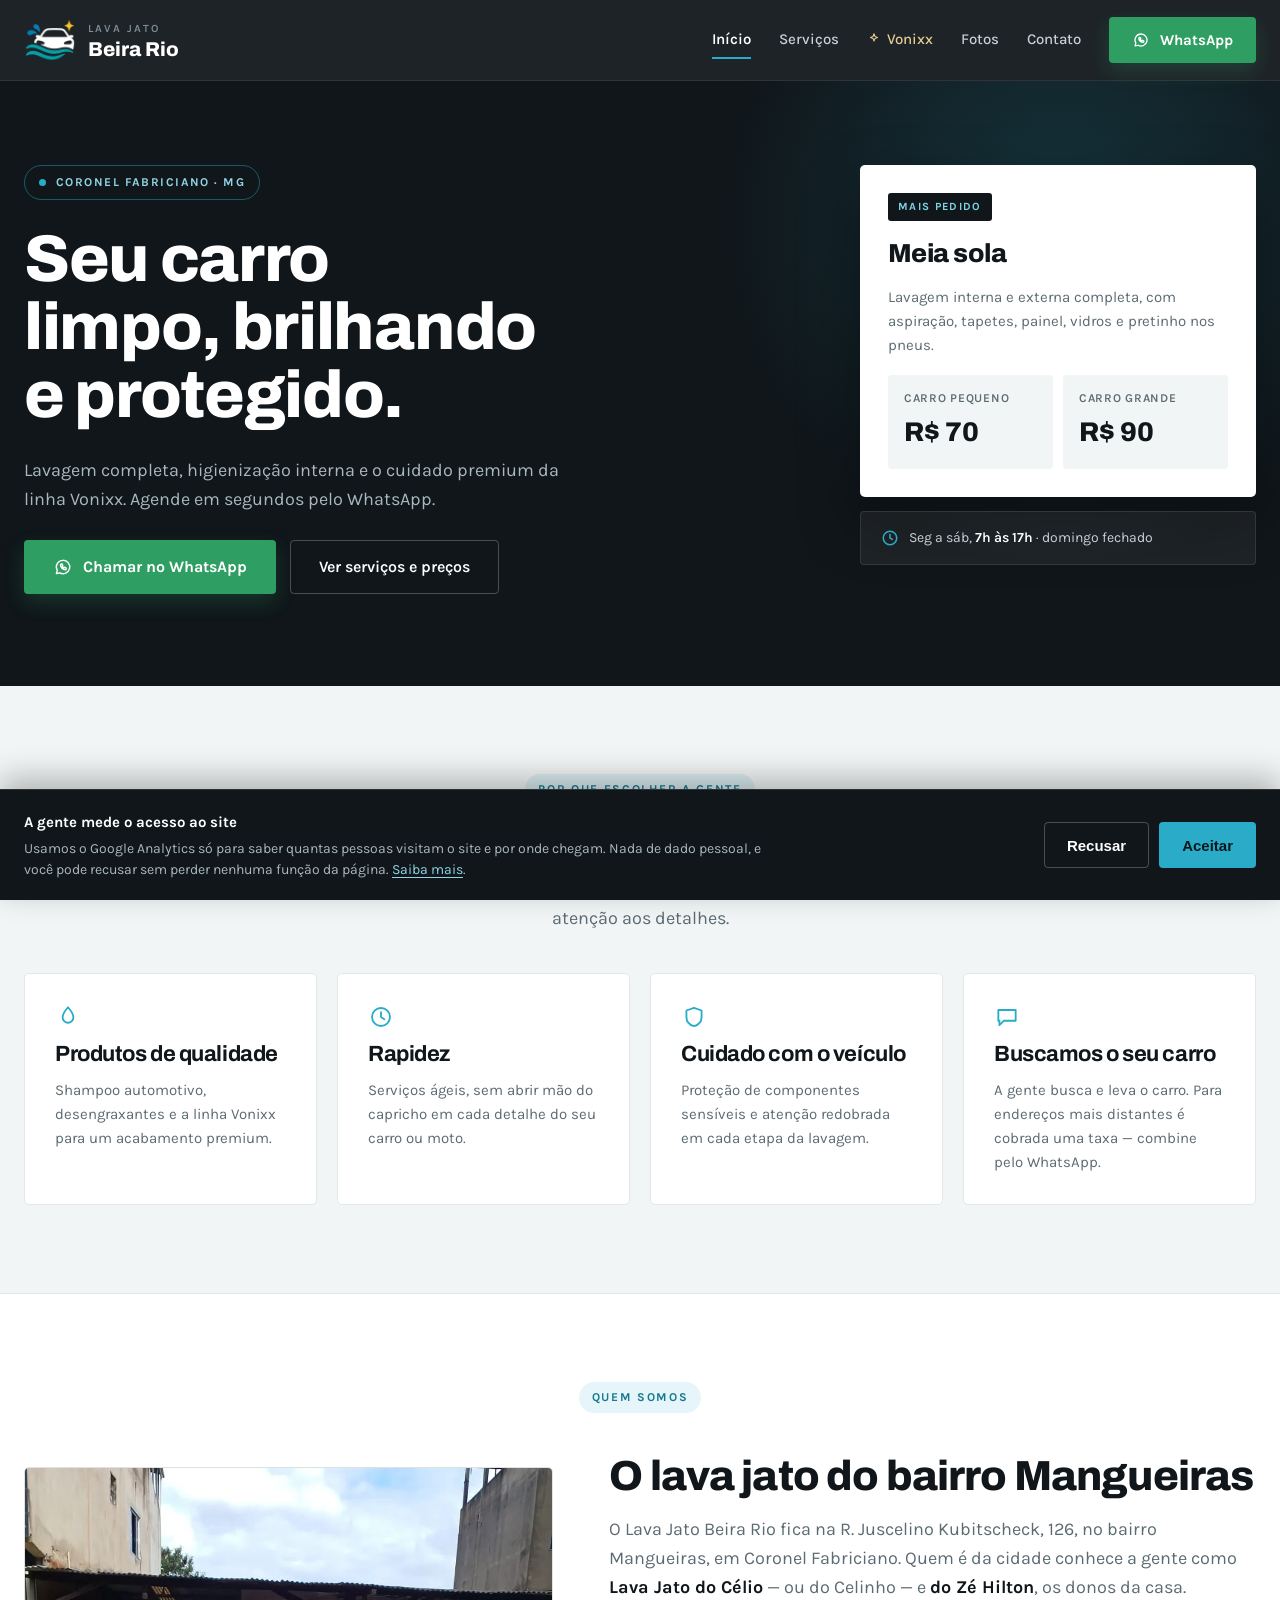
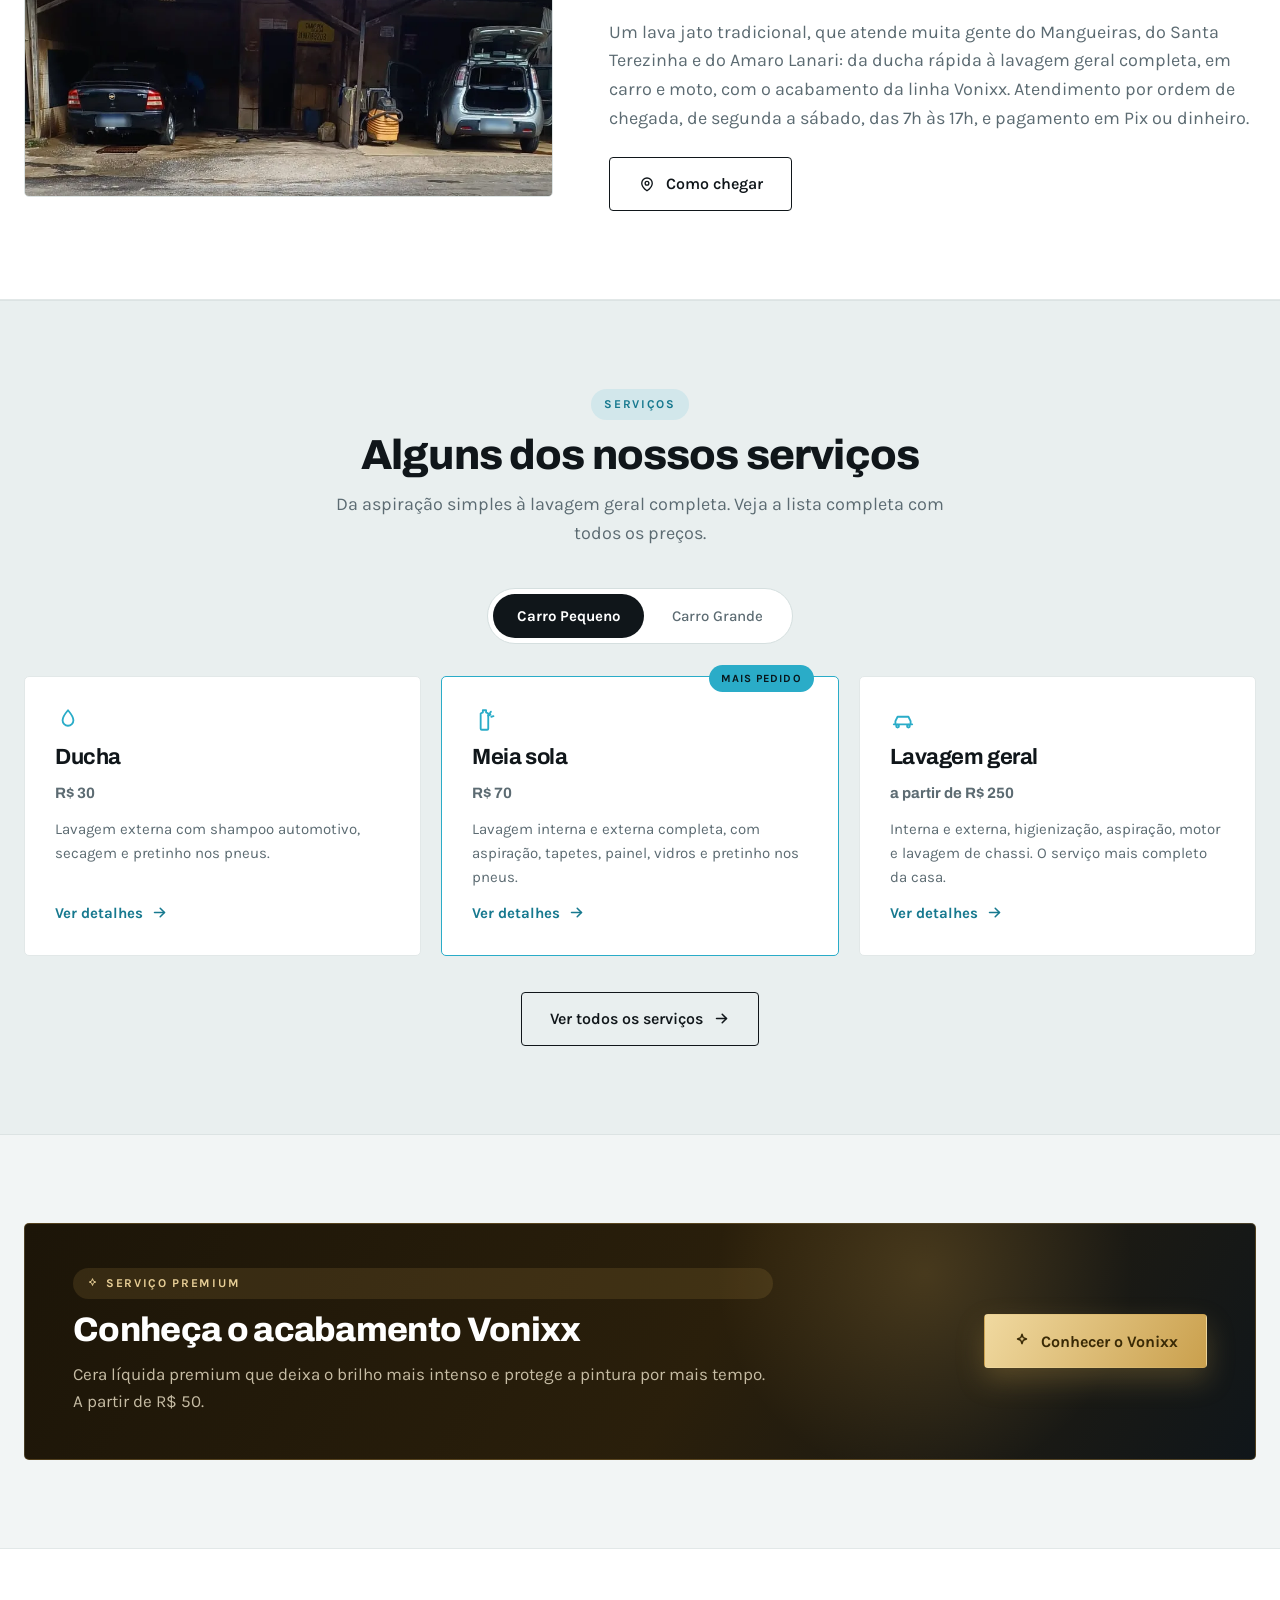
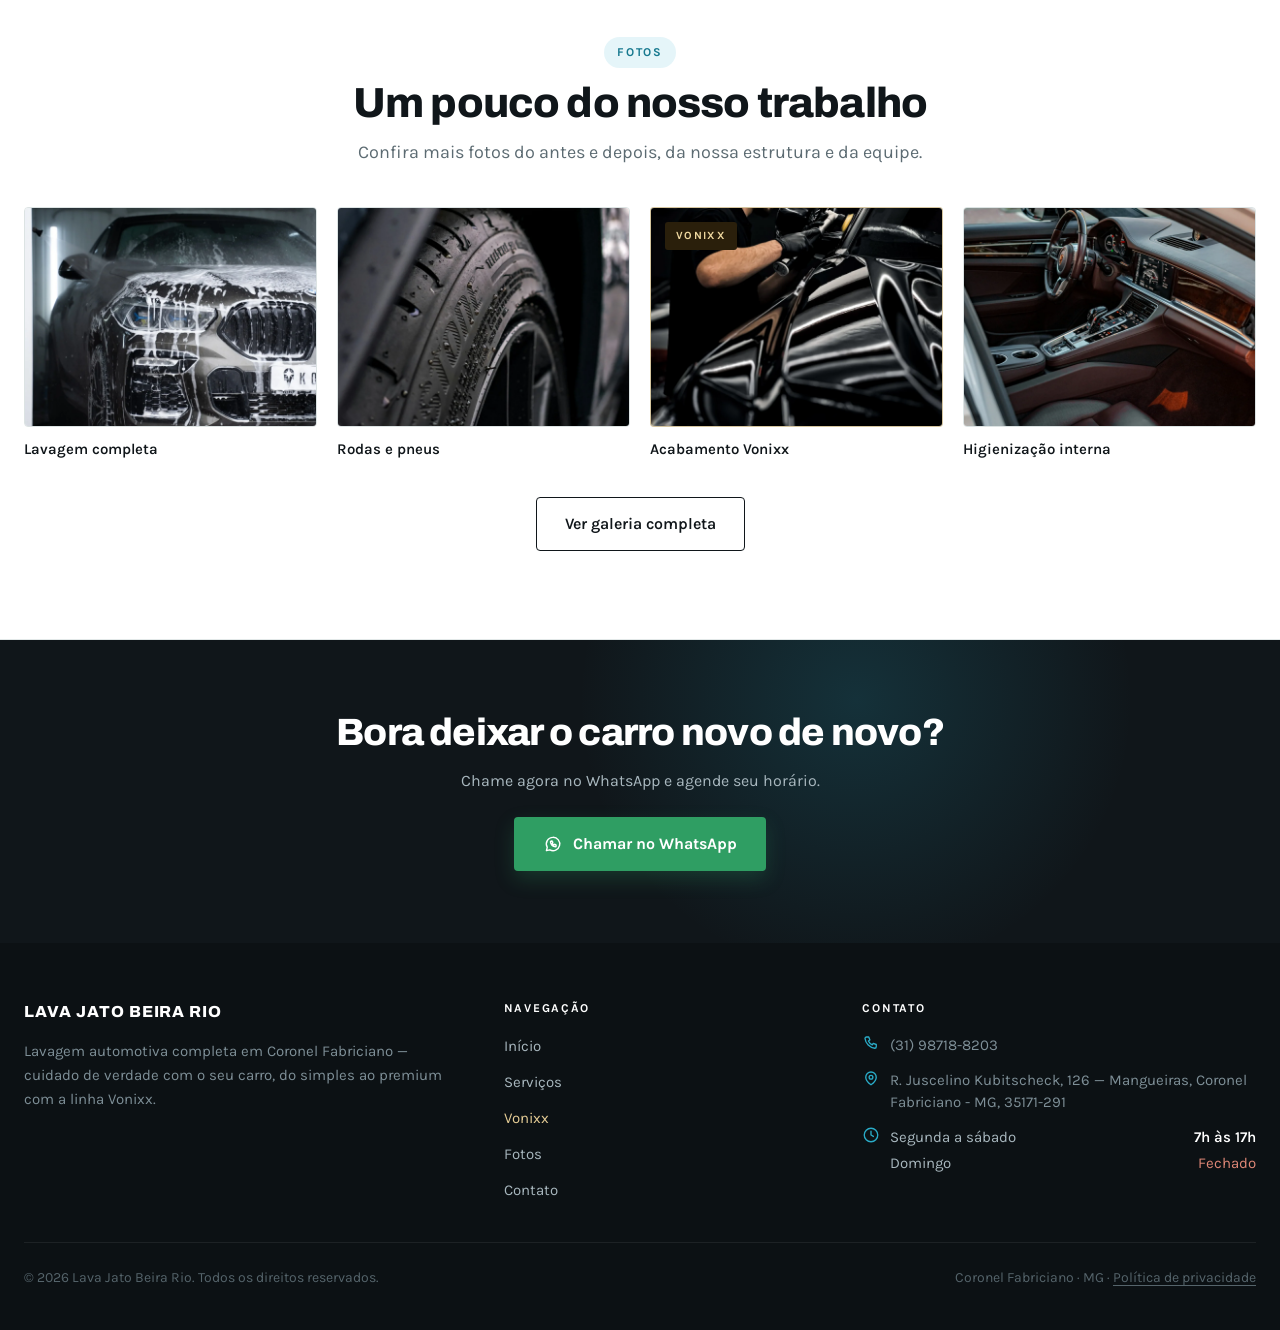
==== commit e30688a7: "seo: paginas proprias para 6 servicos /ducha, /lavagem-interna-e-externa (Meia Sola), /lavagem-geral" ====
--- a/index.html
+++ b/index.html
@@ -374,6 +374,7 @@
           <h3>Ducha</h3>
           <p class="preco" data-preco-pequeno="R$ 30" data-preco-grande="R$ 40">R$ 30</p>
           <p>Lavagem externa com shampoo automotivo, secagem e pretinho nos pneus.</p>
+          <a class="card__mais" href="/ducha">Ver detalhes <svg width="17" height="17" viewBox="0 0 24 24" fill="none" stroke="currentColor" stroke-width="2.2" stroke-linecap="round" stroke-linejoin="round" aria-hidden="true"><path d="M5 12h14"></path><path d="M13 6l6 6-6 6"></path></svg></a>
         </article>
 
         <article class="card card--destacado">
@@ -382,6 +383,7 @@
           <h3>Meia sola</h3>
           <p class="preco" data-preco-pequeno="R$ 70" data-preco-grande="R$ 90">R$ 70</p>
           <p>Lavagem interna e externa completa, com aspiração, tapetes, painel, vidros e pretinho nos pneus.</p>
+          <a class="card__mais" href="/lavagem-interna-e-externa">Ver detalhes <svg width="17" height="17" viewBox="0 0 24 24" fill="none" stroke="currentColor" stroke-width="2.2" stroke-linecap="round" stroke-linejoin="round" aria-hidden="true"><path d="M5 12h14"></path><path d="M13 6l6 6-6 6"></path></svg></a>
         </article>
 
         <article class="card">
@@ -389,6 +391,7 @@
           <h3>Lavagem geral</h3>
           <p class="preco">a partir de R$ 250</p>
           <p>Interna e externa, higienização, aspiração, motor e lavagem de chassi. O serviço mais completo da casa.</p>
+          <a class="card__mais" href="/lavagem-geral">Ver detalhes <svg width="17" height="17" viewBox="0 0 24 24" fill="none" stroke="currentColor" stroke-width="2.2" stroke-linecap="round" stroke-linejoin="round" aria-hidden="true"><path d="M5 12h14"></path><path d="M13 6l6 6-6 6"></path></svg></a>
         </article>
       </div>
 
--- a/assets/css/styles.css
+++ b/assets/css/styles.css
@@ -457,6 +457,61 @@
 }
 .aviso svg{ flex-shrink:0; color:var(--agua-fundo); }
 .aviso p{ font-size:15px; color:#4A575E; }
+
+/* ---------- páginas de serviço ---------- */
+
+.migalha{ font-size:14px; color:var(--texto-claro); }
+.migalha a{ color:var(--agua-clara); }
+.migalha a:hover{ color:#fff; }
+.hero-servico__acoes{ display:flex; flex-wrap:wrap; justify-content:center; gap:12px; margin-top:8px; }
+
+.faixa-imagem--servico{ background:var(--grafite); }
+.faixa-imagem--servico::after{ background:linear-gradient(180deg,rgba(16,22,26,.55) 0%,rgba(16,22,26,.05) 40%,rgba(16,22,26,.45) 100%); }
+
+.servico-sobre{ display:grid; grid-template-columns:minmax(0,1.15fr) minmax(0,.85fr); gap:56px; align-items:start; }
+.servico-sobre h2{ font-size:clamp(26px,3.4vw,36px); font-weight:800; }
+.servico-sobre p{ color:var(--texto-suave); line-height:1.7; }
+.servico-sobre__nota{ font-size:15px; padding-top:6px; border-top:1px solid var(--linha-forte); }
+.servico-sobre__nota a{ text-decoration:underline; text-underline-offset:3px; }
+.lista-beneficios--agua .tick{ background:rgba(42,172,200,.14); color:var(--agua-fundo); }
+
+.card-resumo{
+  display:flex; flex-direction:column; gap:20px; padding:32px;
+  background:var(--branco); border:1px solid var(--linha); border-radius:var(--raio);
+  position:sticky; top:24px;
+}
+.card-resumo h2{ font-size:22px; font-weight:800; }
+.card-resumo__precos{ display:grid; grid-template-columns:repeat(auto-fit,minmax(150px,1fr)); gap:12px; }
+.card-resumo__preco{ display:flex; flex-direction:column; gap:4px; padding:16px; background:var(--papel); border-radius:var(--raio); }
+.card-resumo__preco span{ font-size:12px; font-weight:700; color:var(--texto-suave); letter-spacing:.12em; text-transform:uppercase; }
+.card-resumo__preco strong{ font-family:'Archivo',sans-serif; font-size:28px; font-weight:800; line-height:1.1; color:var(--texto); }
+.card-resumo__preco small{ font-size:14px; line-height:1.45; color:var(--texto-suave); }
+.card-resumo__dados{ display:flex; flex-direction:column; margin:0; }
+.card-resumo__dados div{ display:flex; justify-content:space-between; gap:16px; padding:10px 0; border-top:1px solid var(--linha); }
+.card-resumo__dados dt{ font-size:15px; font-weight:700; }
+.card-resumo__dados dd{ margin:0; font-size:15px; color:var(--texto-suave); text-align:right; }
+
+.faq{ max-width:800px; margin:0 auto; display:flex; flex-direction:column; gap:10px; }
+.faq__item{ background:var(--papel); border:1px solid var(--linha); border-radius:var(--raio); }
+.faq__item summary{
+  display:flex; justify-content:space-between; align-items:center; gap:16px;
+  padding:18px 22px; font-size:17px; font-weight:700; cursor:pointer; list-style:none;
+}
+.faq__item summary::-webkit-details-marker{ display:none; }
+.faq__item summary::after{ content:"+"; font-size:24px; font-weight:400; line-height:1; color:var(--agua-fundo); flex-shrink:0; }
+.faq__item[open] summary::after{ content:"−"; }
+.faq__item p{ padding:0 22px 20px; color:var(--texto-suave); line-height:1.65; }
+.faq__item a{ text-decoration:underline; text-underline-offset:3px; }
+
+.card--link{ color:var(--texto); transition:border-color .2s ease, transform .2s ease; }
+.card--link:hover{ color:var(--texto); border-color:var(--agua); transform:translateY(-2px); }
+.card__mais{ display:inline-flex; align-items:center; gap:8px; margin-top:auto; font-size:15px; font-weight:700; color:var(--agua-fundo); }
+
+@media (max-width:860px){
+  .servico-sobre{ grid-template-columns:1fr; gap:36px; }
+  .card-resumo{ position:static; padding:24px; }
+  .hero-servico__acoes{ flex-direction:column; align-items:stretch; width:100%; }
+}
 
 /* ---------- quem somos (home) ---------- */
 
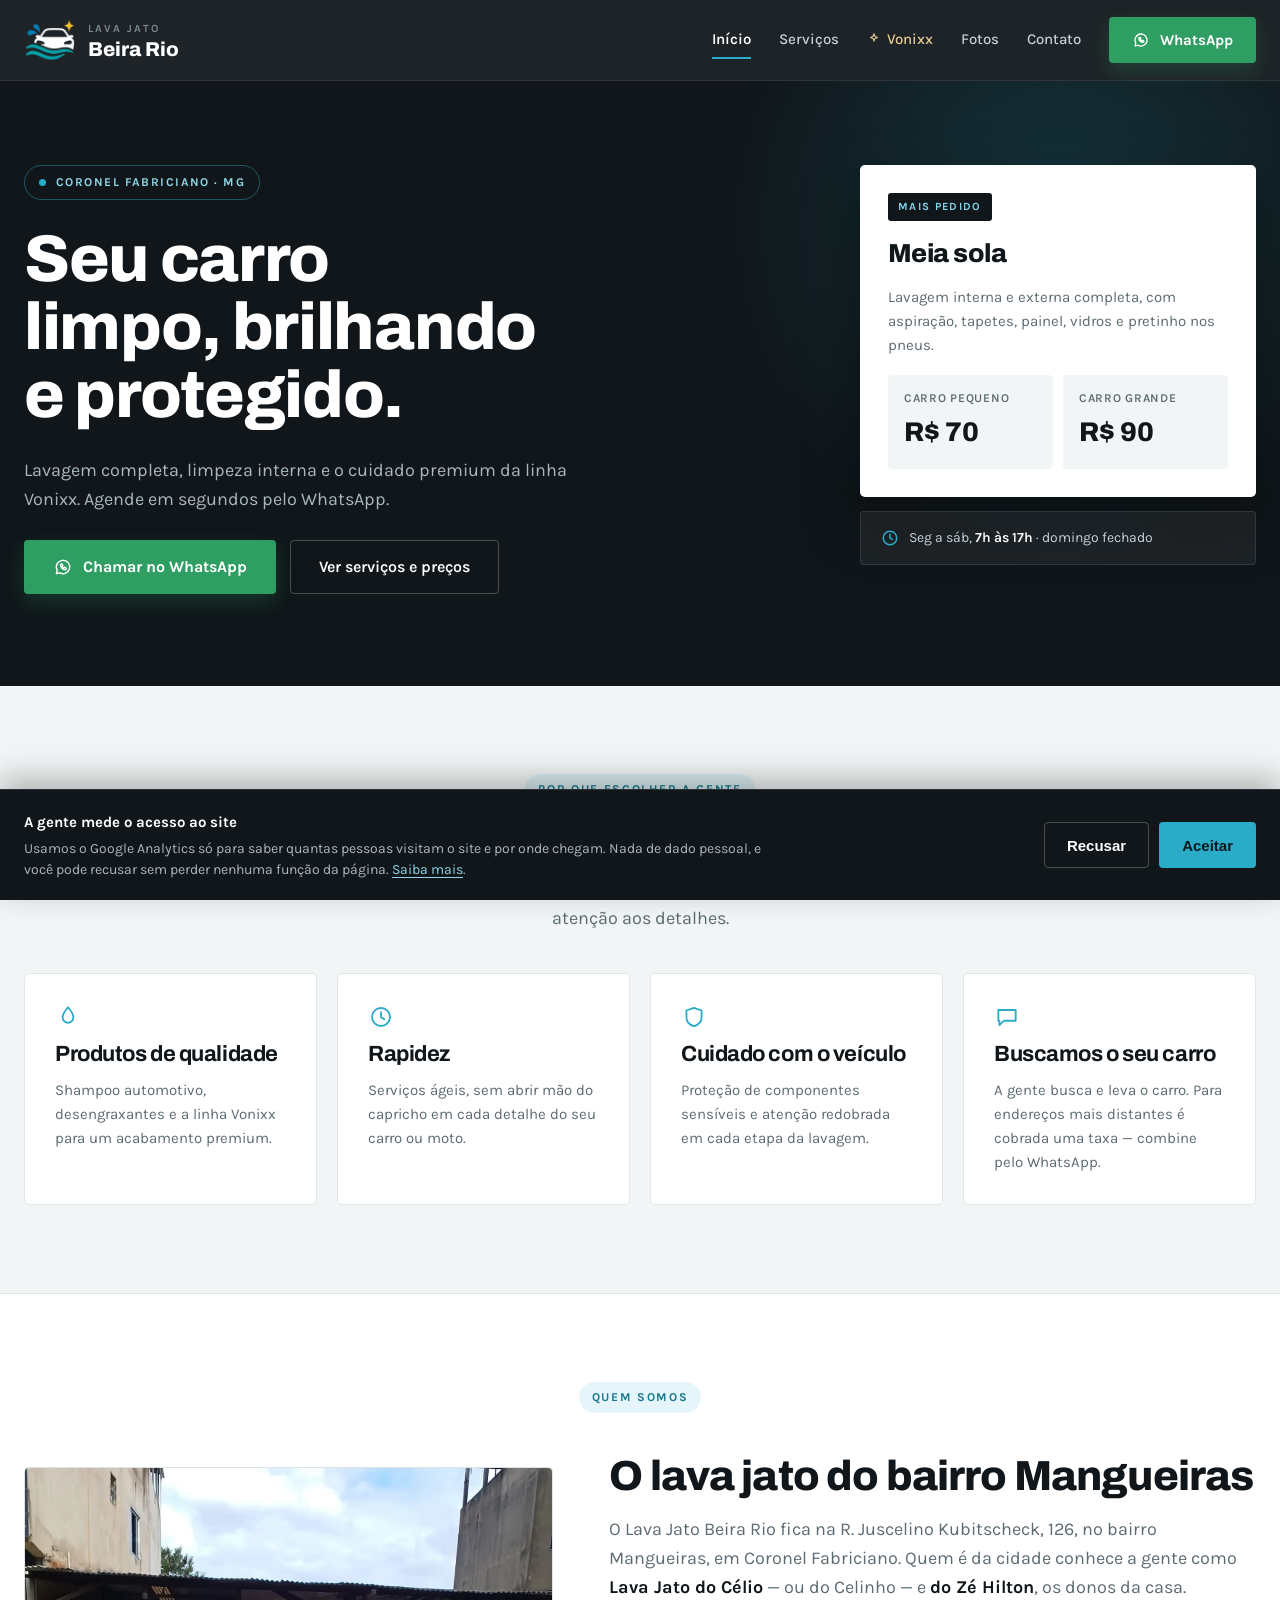
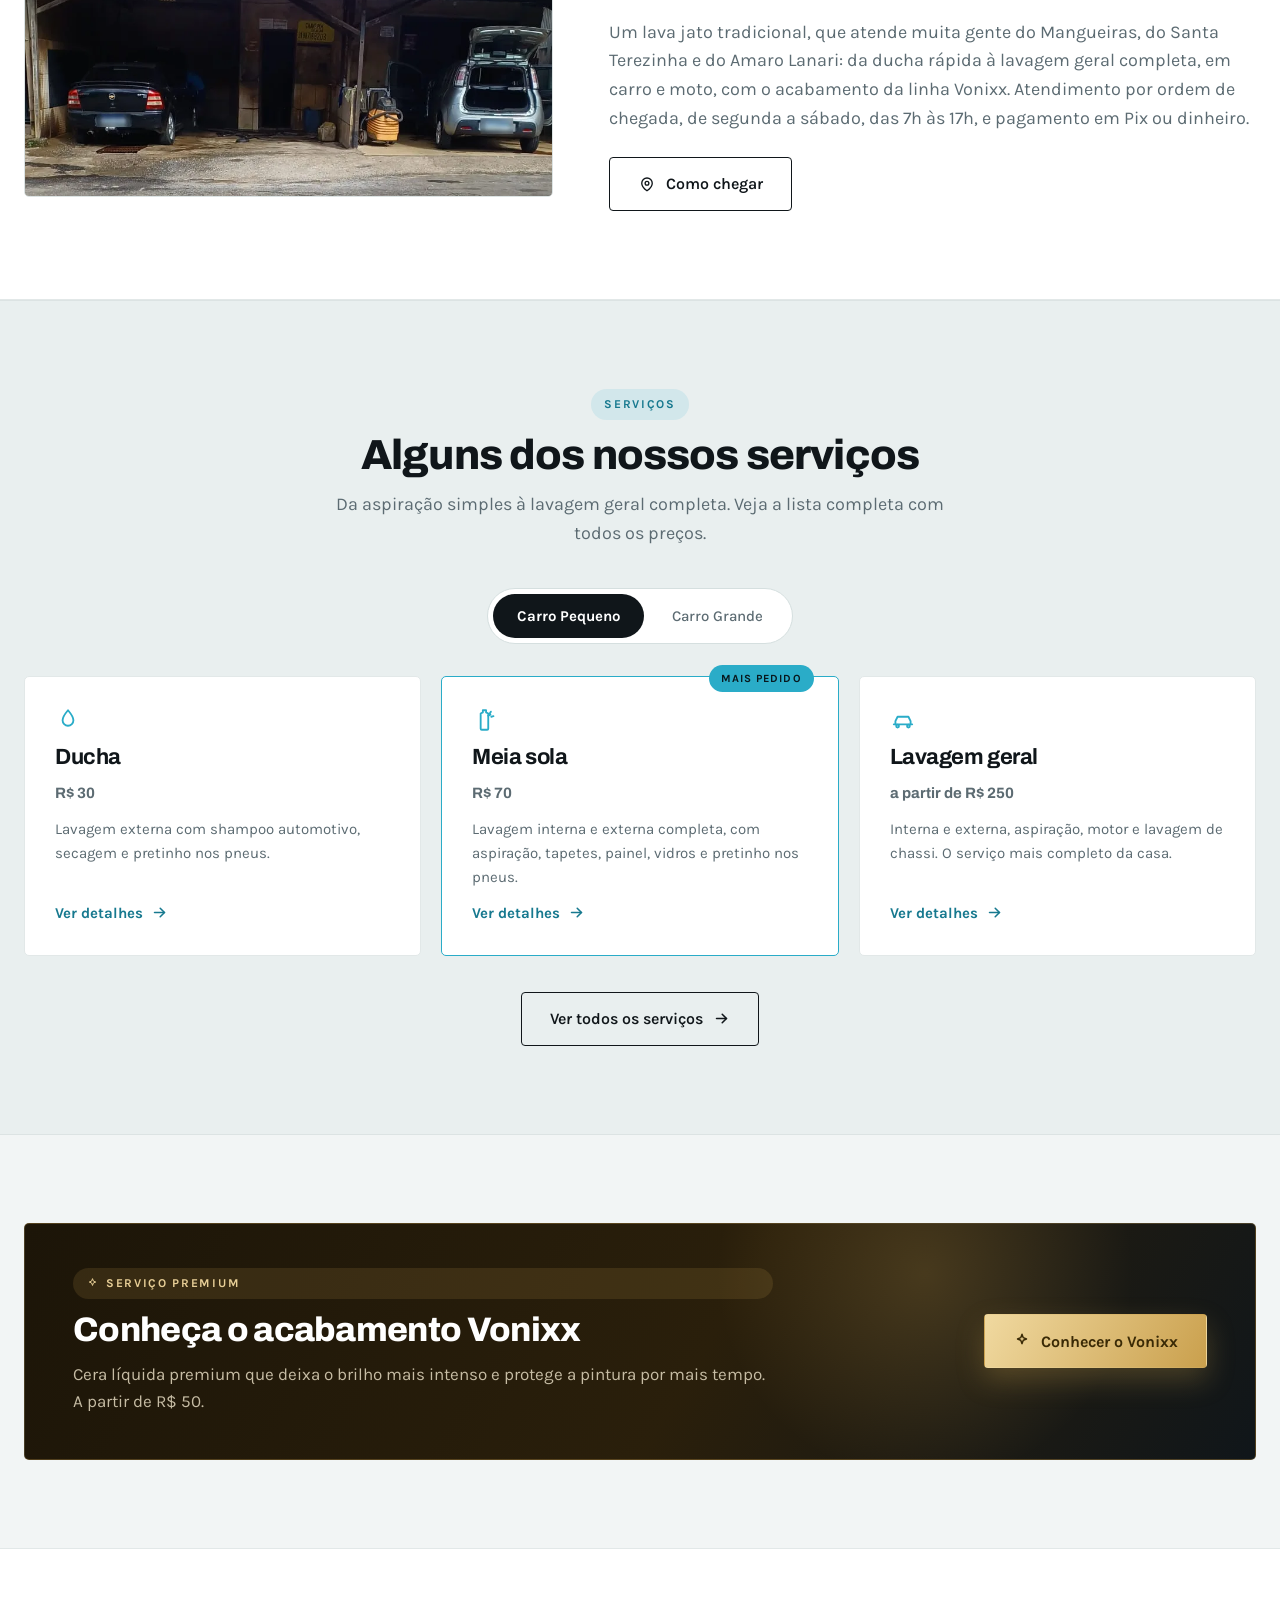
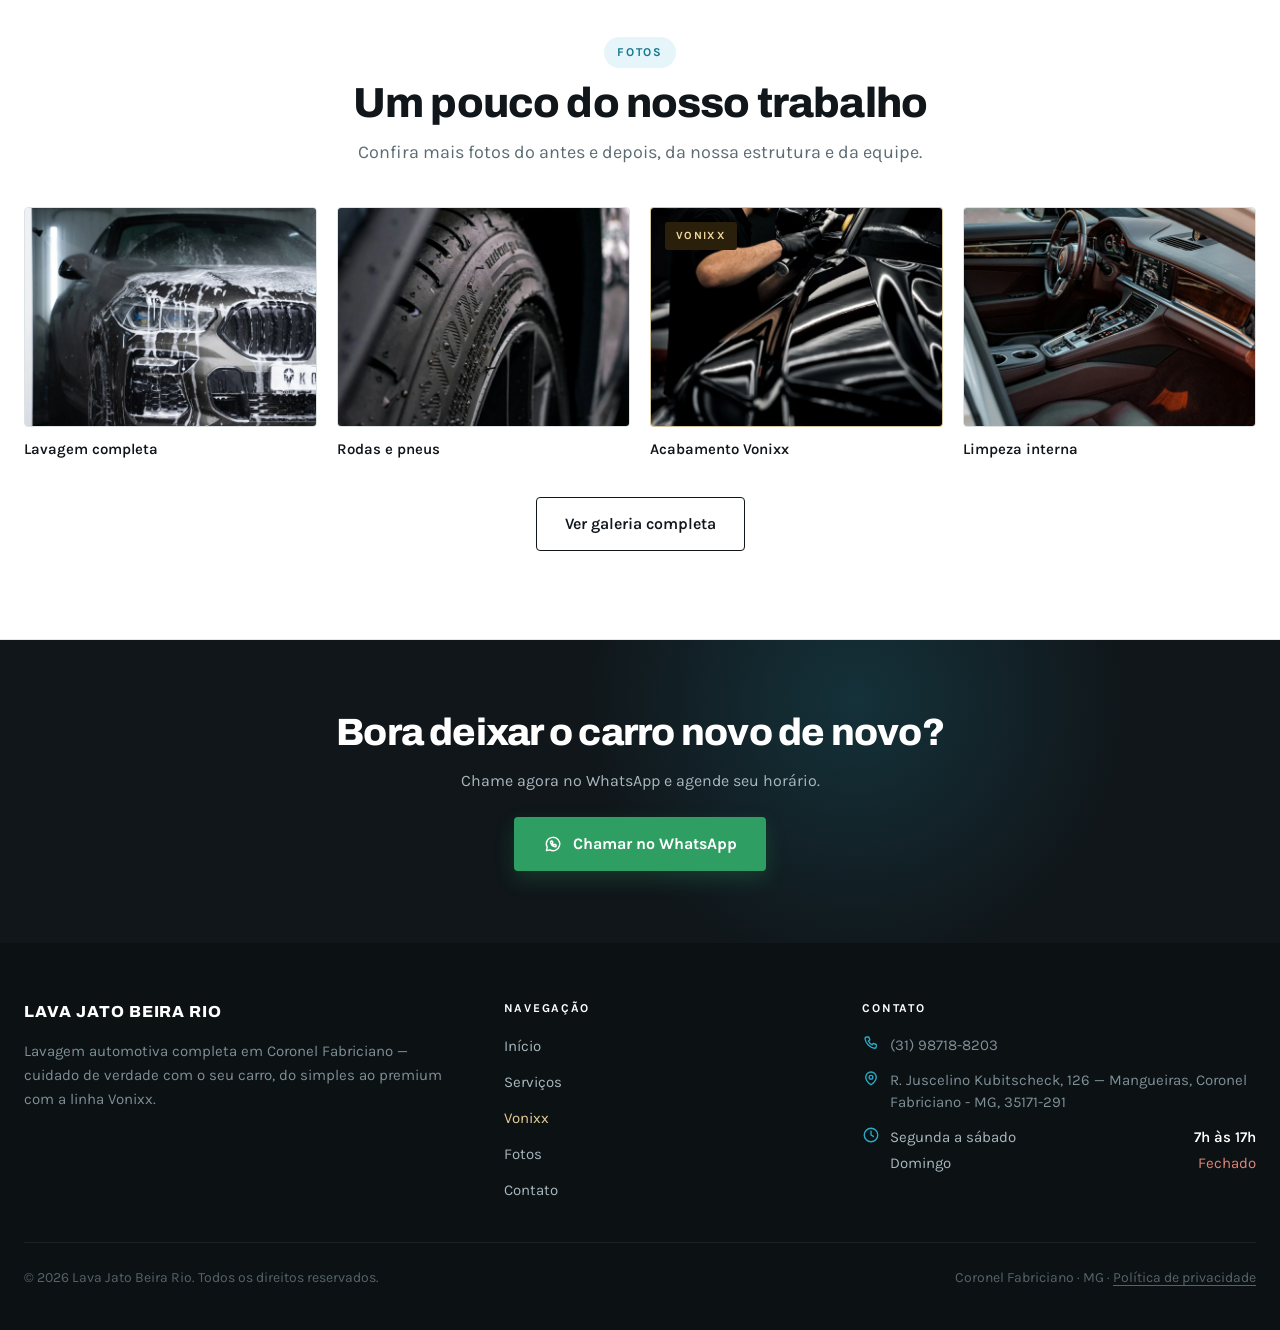
==== commit 0e0105fb: "content: higienizacao interna vira limpeza interna, com pagina propria Os donos so aspiram os bancos" ====
--- a/index.html
+++ b/index.html
@@ -25,7 +25,7 @@
 
 
 <title>Lava Jato Beira Rio — Coronel Fabriciano, MG</title>
-<meta name="description" content="Lava jato em Coronel Fabriciano/MG: lavagem interna e externa, higienização, aspiração, motor, moto e o acabamento Vonixx. A partir de R$ 20.">
+<meta name="description" content="Lava jato em Coronel Fabriciano/MG: lavagem interna e externa, limpeza interna, aspiração, motor, moto e o acabamento Vonixx. A partir de R$ 20.">
 <link rel="canonical" href="https://lavajatobeirario.com.br/">
 <meta name="robots" content="index, follow, max-image-preview:large">
 <meta name="author" content="Lava Jato Beira Rio">
@@ -37,7 +37,7 @@
 <meta property="og:locale" content="pt_BR">
 <meta property="og:site_name" content="Lava Jato Beira Rio">
 <meta property="og:title" content="Lava Jato Beira Rio — Lavagem automotiva em Coronel Fabriciano, MG">
-<meta property="og:description" content="Lavagem completa, higienização interna e o cuidado premium da linha Vonixx. A partir de R$ 20. Agende pelo WhatsApp.">
+<meta property="og:description" content="Lavagem completa, limpeza interna e o cuidado premium da linha Vonixx. A partir de R$ 20. Agende pelo WhatsApp.">
 <meta property="og:url" content="https://lavajatobeirario.com.br/">
 <meta property="og:image" content="https://lavajatobeirario.com.br/assets/img/og-lava-jato-beira-rio.jpg">
 <meta property="og:image:width" content="1200">
@@ -45,7 +45,7 @@
 <meta property="og:image:alt" content="Carro lavado no Lava Jato Beira Rio">
 <meta name="twitter:card" content="summary_large_image">
 <meta name="twitter:title" content="Lava Jato Beira Rio — Lavagem automotiva em Coronel Fabriciano, MG">
-<meta name="twitter:description" content="Lavagem completa, higienização interna e o cuidado premium da linha Vonixx. A partir de R$ 20.">
+<meta name="twitter:description" content="Lavagem completa, limpeza interna e o cuidado premium da linha Vonixx. A partir de R$ 20.">
 <meta name="twitter:image" content="https://lavajatobeirario.com.br/assets/img/og-lava-jato-beira-rio.jpg">
 
 <link rel="icon" href="assets/img/favicon-48.png" type="image/png" sizes="48x48">
@@ -69,7 +69,7 @@
         "Lava Jato do Celinho",
         "Lava Jato do Zé Hilton"
       ],
-      "description": "Lava jato em Coronel Fabriciano/MG com lavagem interna e externa, higienização interna, aspiração, lavagem de motor, lavagem de moto e acabamento premium com a linha Vonixx.",
+      "description": "Lava jato em Coronel Fabriciano/MG com lavagem interna e externa, limpeza interna, aspiração, lavagem de motor, lavagem de moto e acabamento premium com a linha Vonixx.",
       "url": "https://lavajatobeirario.com.br/",
       "telephone": "+5531987188203",
       "paymentAccepted": "Pix, Dinheiro",
@@ -141,7 +141,7 @@
             "price": "40",
             "itemOffered": {
               "@type": "Service",
-              "name": "Higienização interna"
+              "name": "Limpeza interna"
             }
           },
           {
@@ -268,7 +268,7 @@
       <div class="hero-inicio__texto">
         <span class="selo-local"><span class="ponto" aria-hidden="true"></span>CORONEL FABRICIANO · MG</span>
         <h1>Seu carro limpo, brilhando e protegido.</h1>
-        <p class="lead lead--escura">Lavagem completa, higienização interna e o cuidado premium da linha Vonixx. Agende em segundos pelo WhatsApp.</p>
+        <p class="lead lead--escura">Lavagem completa, limpeza interna e o cuidado premium da linha Vonixx. Agende em segundos pelo WhatsApp.</p>
         <div class="hero-inicio__acoes">
           <a class="btn btn--whatsapp" href="https://wa.me/5531987188203?text=Ol%C3%A1!%20Quero%20agendar%20uma%20lavagem." target="_blank" rel="noopener">
             <svg width="20" height="20" viewBox="0 0 24 24" fill="none" stroke="currentColor" stroke-width="1.7" stroke-linecap="round" stroke-linejoin="round" aria-hidden="true"><path d="M12 4a8 8 0 0 0-6.9 12l-1 4 4.1-1A8 8 0 1 0 12 4z"></path><path d="M9 9.4c0-.3.2-.6.5-.7l1-.3c.3 0 .6.1.7.4l.5 1.1c.1.3 0 .6-.2.8l-.5.4c.4.9 1.1 1.6 2 2l.4-.5c.2-.2.5-.3.8-.2l1.1.5c.3.1.4.4.4.7v1c0 .4-.3.7-.7.7-3-.1-5.5-2.5-6-5.4z"></path></svg>
@@ -390,7 +390,7 @@
           <svg class="card__icone" width="26" height="26" viewBox="0 0 24 24" fill="none" stroke="currentColor" stroke-width="1.7" stroke-linecap="round" stroke-linejoin="round" aria-hidden="true"><path d="M5 16v-3l2-4h10l2 4v3"></path><path d="M3.5 16h17"></path><circle cx="7" cy="17.6" r="1.3"></circle><circle cx="17" cy="17.6" r="1.3"></circle></svg>
           <h3>Lavagem geral</h3>
           <p class="preco">a partir de R$ 250</p>
-          <p>Interna e externa, higienização, aspiração, motor e lavagem de chassi. O serviço mais completo da casa.</p>
+          <p>Interna e externa, aspiração, motor e lavagem de chassi. O serviço mais completo da casa.</p>
           <a class="card__mais" href="/lavagem-geral">Ver detalhes <svg width="17" height="17" viewBox="0 0 24 24" fill="none" stroke="currentColor" stroke-width="2.2" stroke-linecap="round" stroke-linejoin="round" aria-hidden="true"><path d="M5 12h14"></path><path d="M13 6l6 6-6 6"></path></svg></a>
         </article>
       </div>
@@ -455,7 +455,7 @@
           <div class="foto__area">
             <img src="assets/img/higienizacao-interna.webp" alt="Interior de carro limpo e finalizado, com painel, console e bancos sem sujeira" width="1200" height="900" loading="lazy" decoding="async">
           </div>
-          <figcaption class="foto__legenda">Higienização interna</figcaption>
+          <figcaption class="foto__legenda">Limpeza interna</figcaption>
         </figure>
       </div>
 
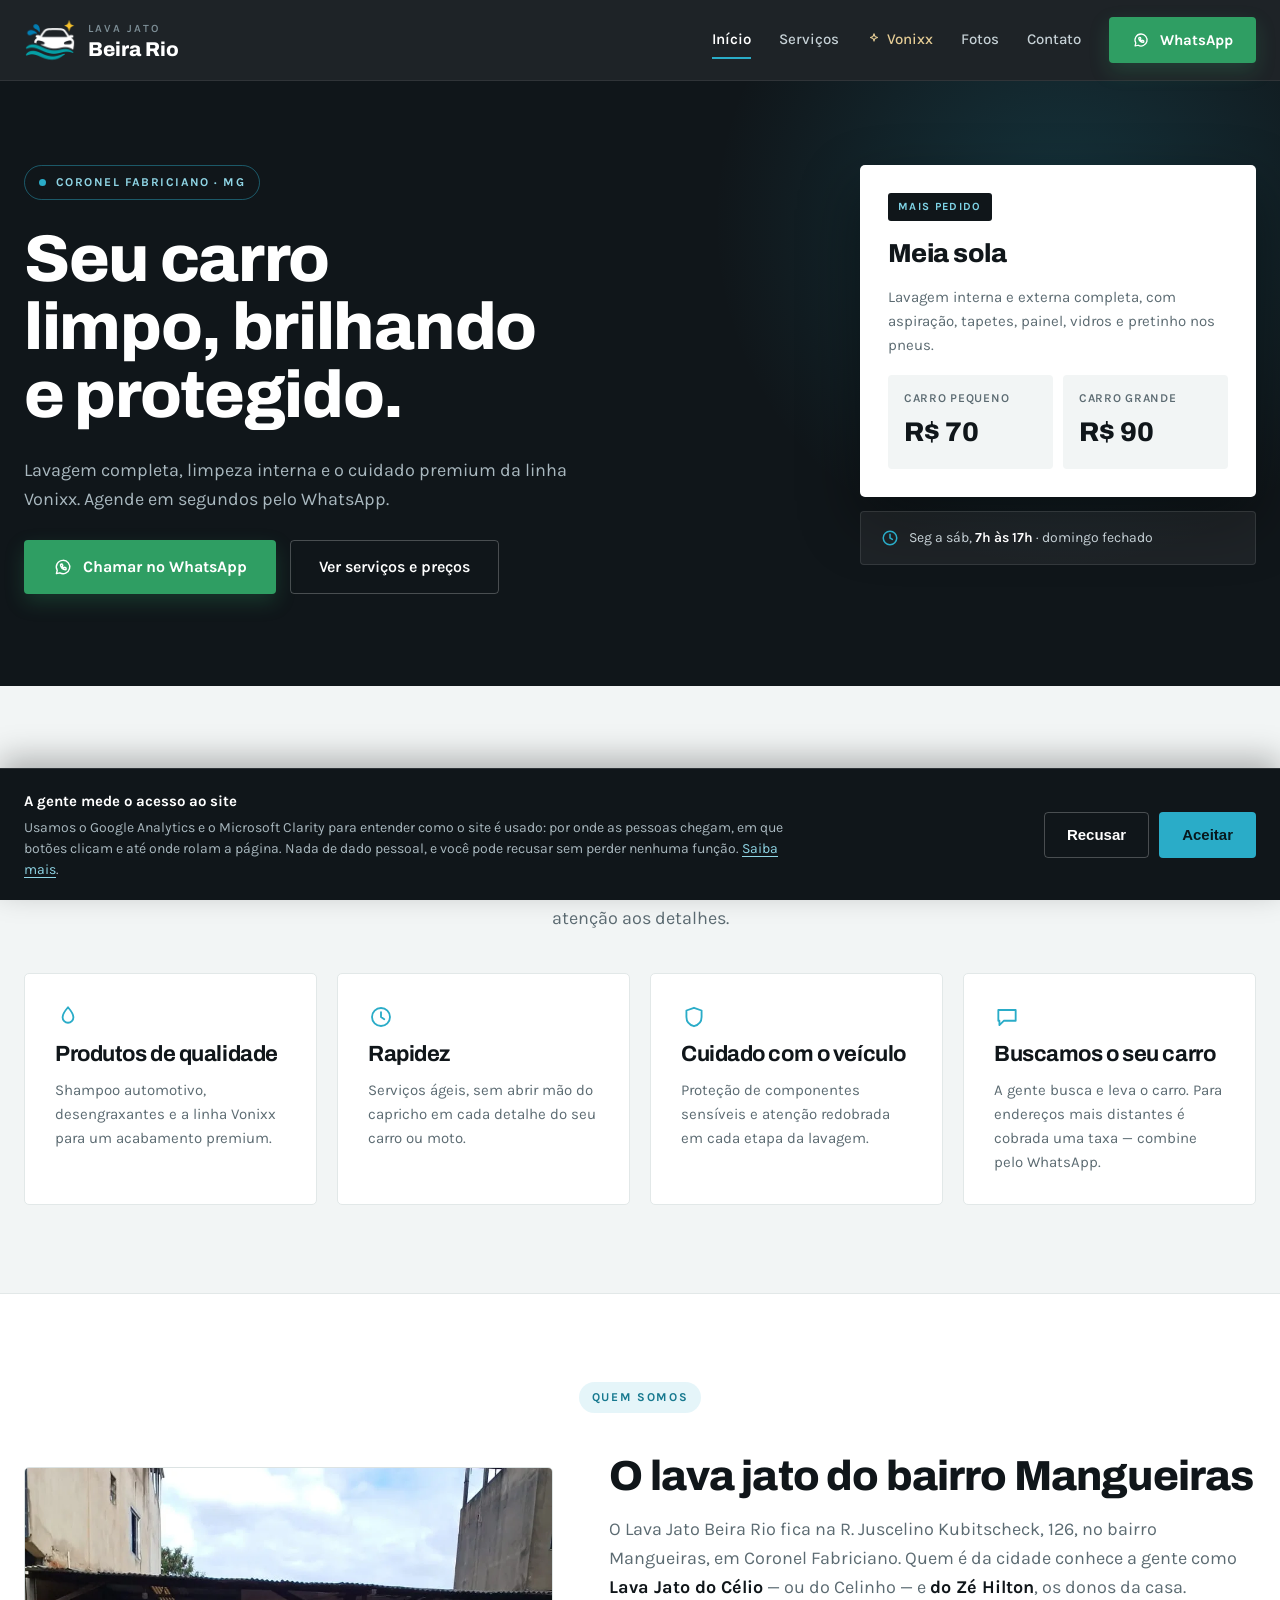
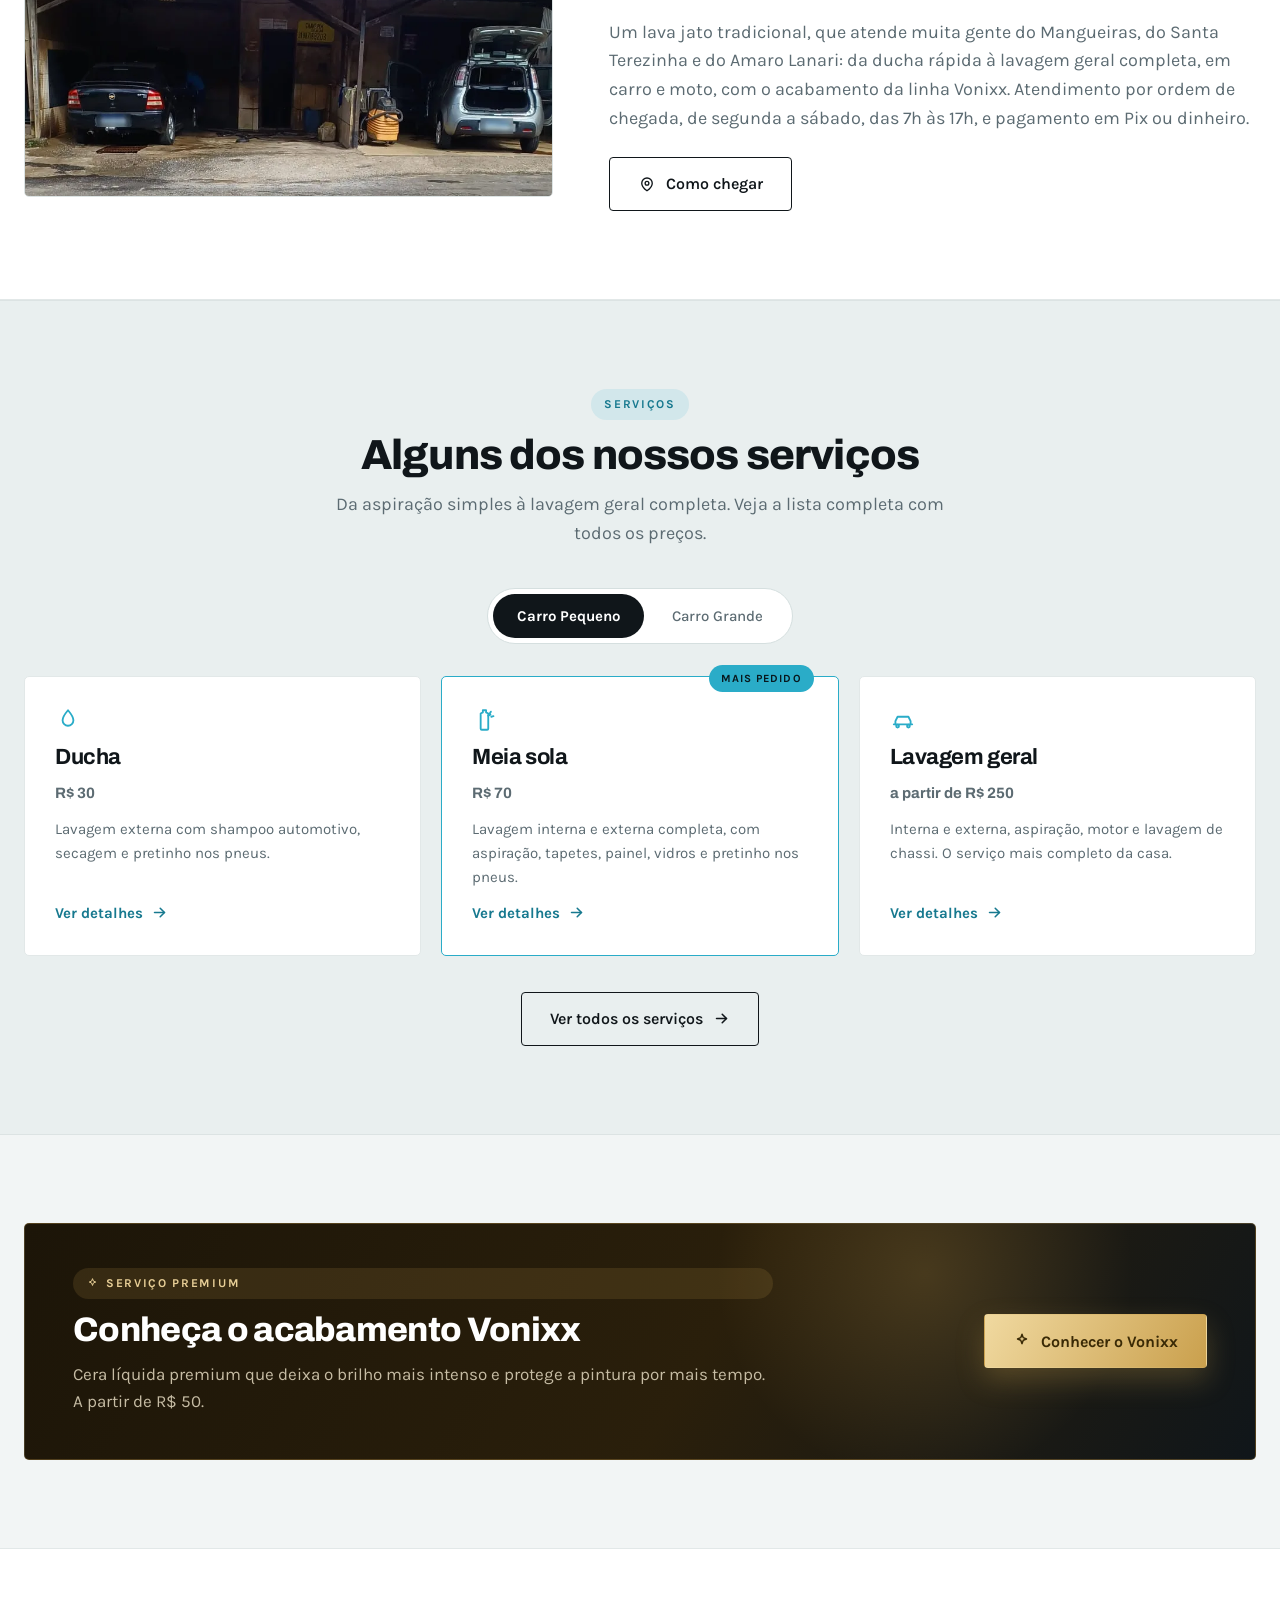
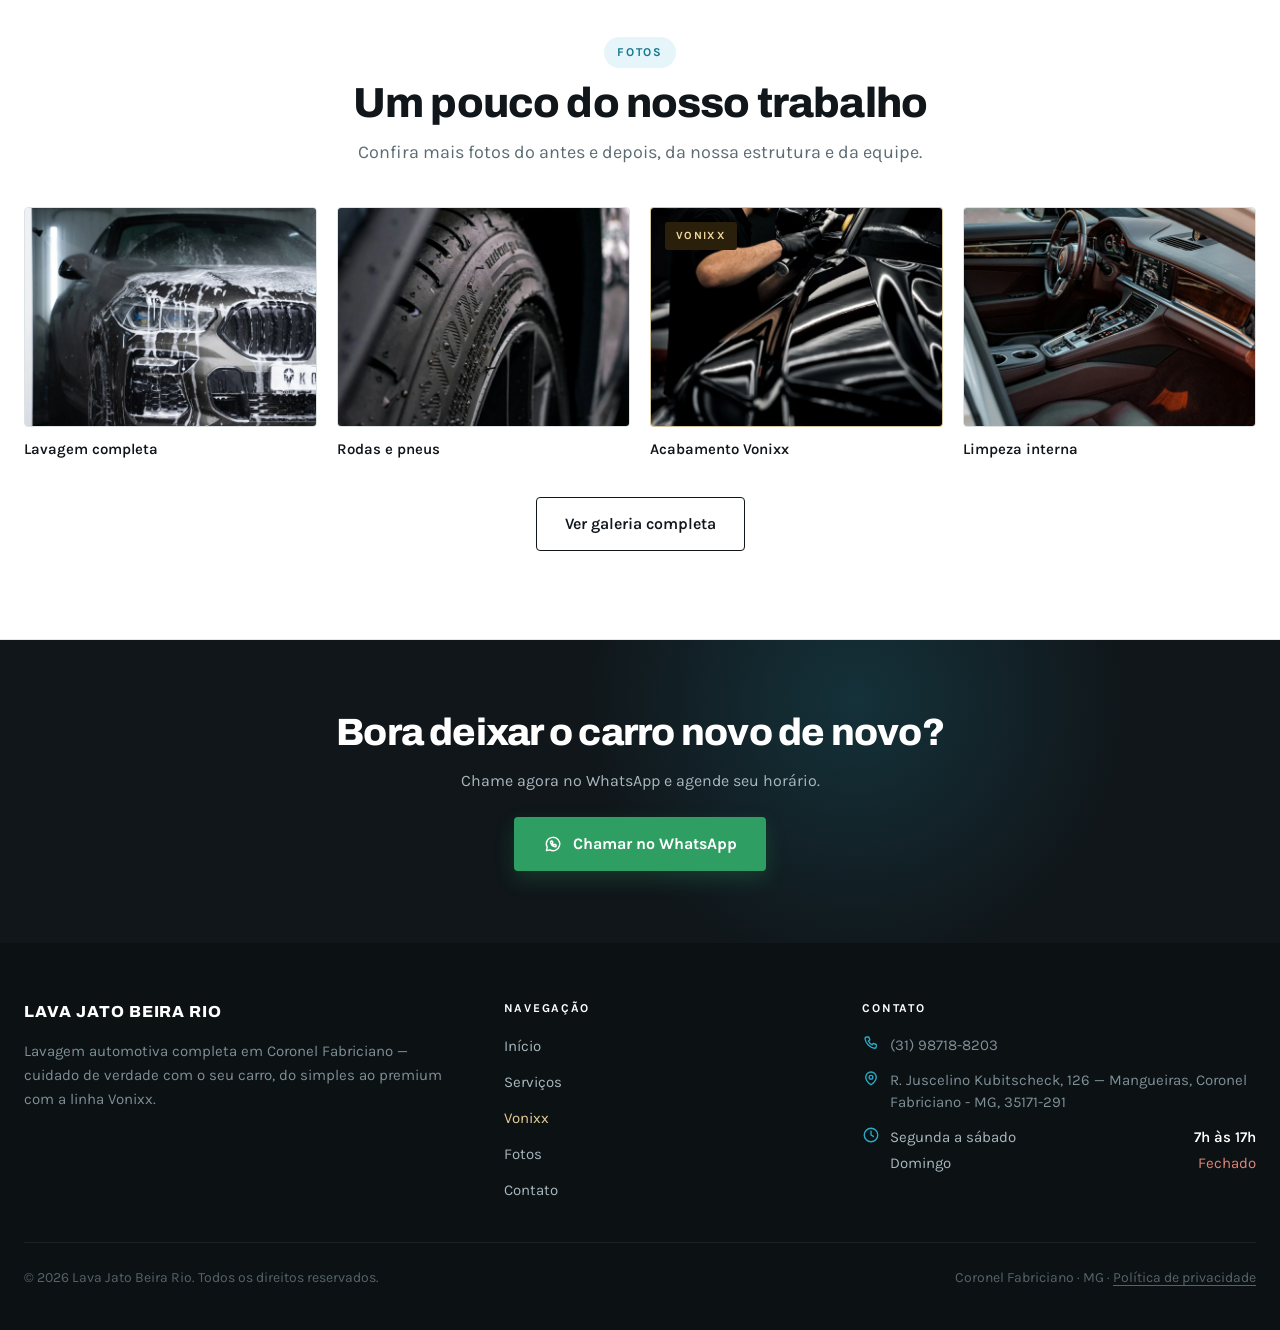
==== commit 04ba7722: "medicao: GA4 passa pelo Tag Manager e Clarity entra so com consentimento gtag.js fixo sai das 14 pag" ====
--- a/index.html
+++ b/index.html
@@ -4,12 +4,11 @@
 <meta charset="utf-8">
 <meta name="viewport" content="width=device-width, initial-scale=1">
 
-<!-- Google tag (gtag.js) -->
-<script async src="https://www.googletagmanager.com/gtag/js?id=G-ZM7JJXZCMG"></script>
 <script>
+  // LGPD: nada é medido antes do visitante aceitar (Consent Mode v2).
+  // Precisa vir ANTES do Tag Manager para valer já no primeiro carregamento.
   window.dataLayer = window.dataLayer || [];
   function gtag(){dataLayer.push(arguments);}
-  // LGPD: nada é gravado antes do visitante aceitar (Consent Mode v2)
   gtag('consent', 'default', {
     ad_storage: 'denied',
     ad_user_data: 'denied',
@@ -17,11 +16,15 @@
     analytics_storage: 'denied',
     wait_for_update: 500
   });
-
-  gtag('js', new Date());
-
-  gtag('config', 'G-ZM7JJXZCMG');
 </script>
+
+<!-- Google Tag Manager -->
+<script>(function(w,d,s,l,i){w[l]=w[l]||[];w[l].push({'gtm.start':
+new Date().getTime(),event:'gtm.js'});var f=d.getElementsByTagName(s)[0],
+j=d.createElement(s),dl=l!='dataLayer'?'&l='+l:'';j.async=true;j.src=
+'https://www.googletagmanager.com/gtm.js?id='+i+dl;f.parentNode.insertBefore(j,f);
+})(window,document,'script','dataLayer','GTM-PXQNS4SG');</script>
+<!-- Fim do Google Tag Manager -->
 
 
 <title>Lava Jato Beira Rio — Coronel Fabriciano, MG</title>
@@ -230,6 +233,10 @@
 </head>
 <body>
 
+<!-- Google Tag Manager (noscript) -->
+<noscript><iframe src="https://www.googletagmanager.com/ns.html?id=GTM-PXQNS4SG"
+height="0" width="0" style="display:none;visibility:hidden"></iframe></noscript>
+
 <header class="topo">
   <div class="container">
     <a class="marca" href="/" aria-label="Lava Jato Beira Rio — página inicial">
@@ -531,7 +538,7 @@
 <div class="cookies" data-cookies role="dialog" aria-live="polite" aria-label="Aviso de cookies" hidden>
   <div class="cookies__texto">
     <strong>A gente mede o acesso ao site</strong>
-    <p>Usamos o Google Analytics só para saber quantas pessoas visitam o site e por onde chegam. Nada de dado pessoal, e você pode recusar sem perder nenhuma função da página. <a href="/privacidade">Saiba mais</a>.</p>
+    <p>Usamos o Google Analytics e o Microsoft Clarity para entender como o site é usado: por onde as pessoas chegam, em que botões clicam e até onde rolam a página. Nada de dado pessoal, e você pode recusar sem perder nenhuma função. <a href="/privacidade">Saiba mais</a>.</p>
   </div>
   <div class="cookies__acoes">
     <button type="button" class="btn btn--linha-clara" data-cookies-recusar>Recusar</button>
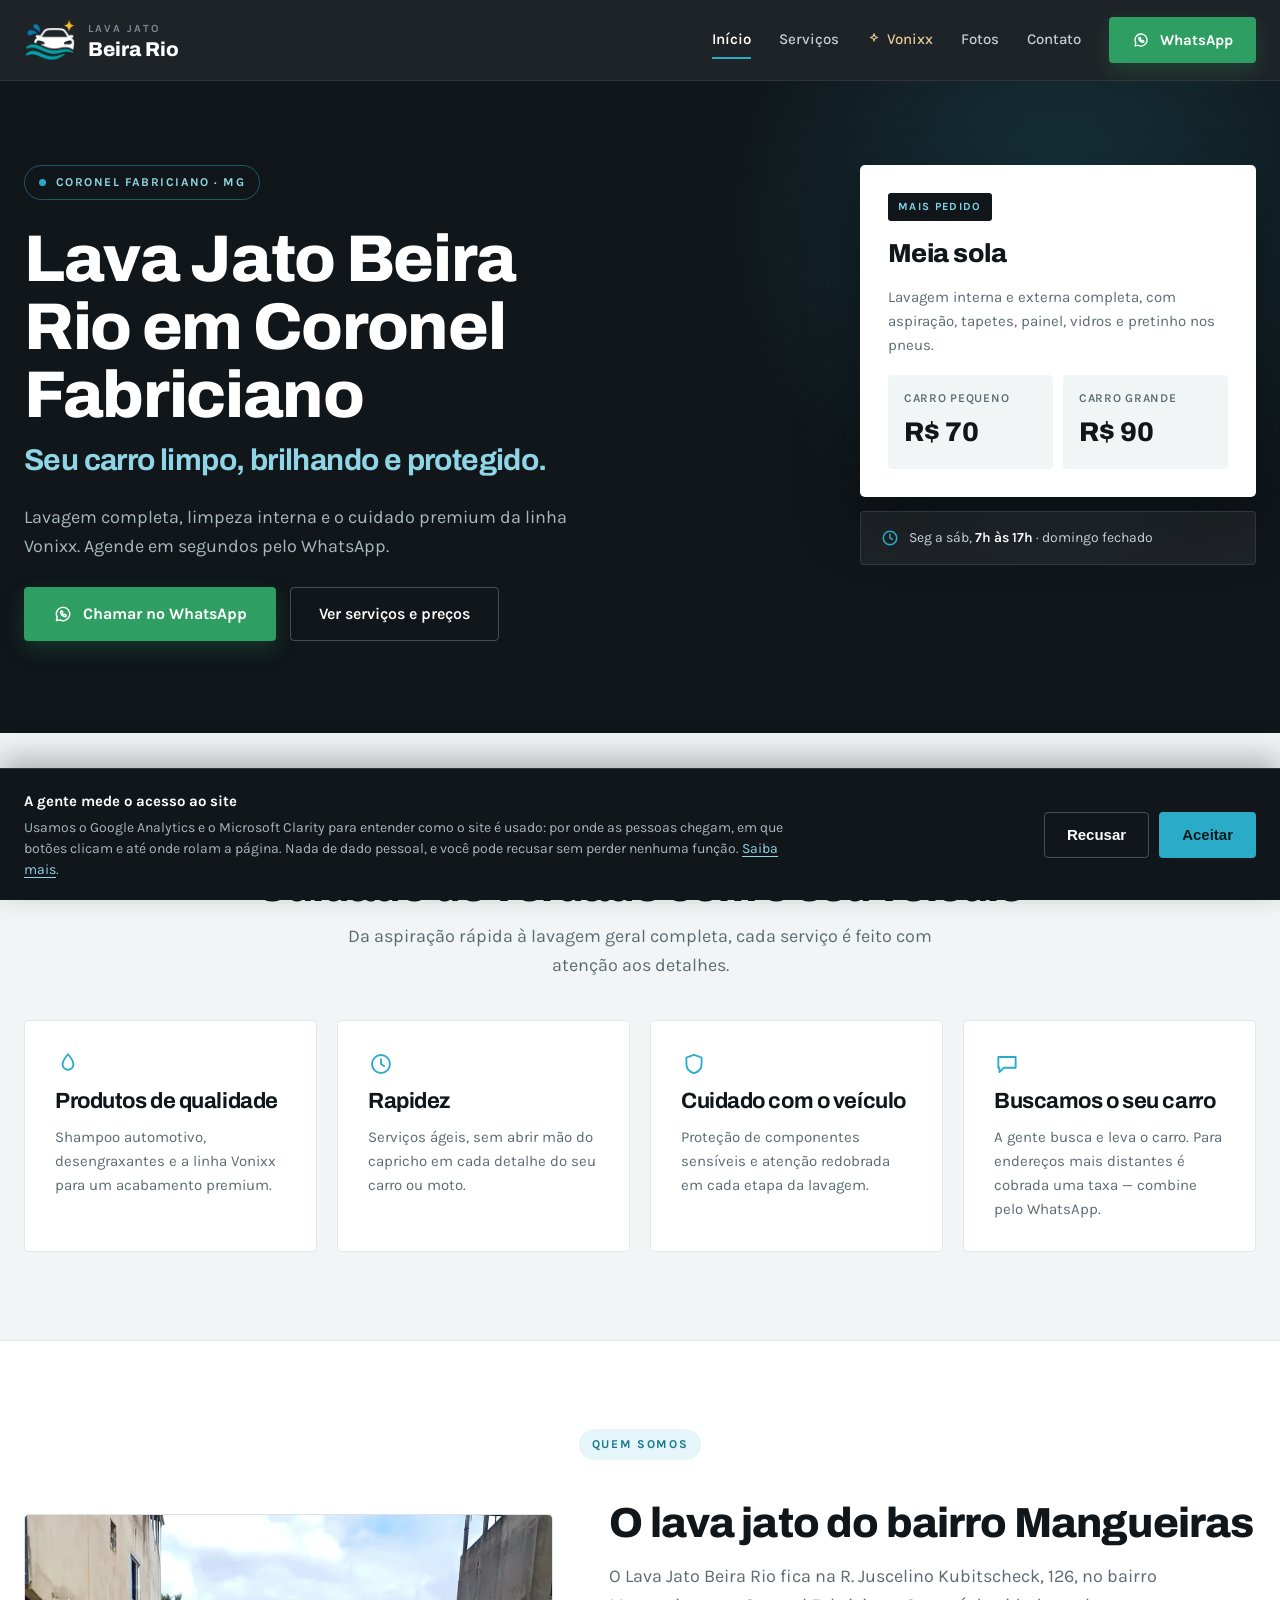
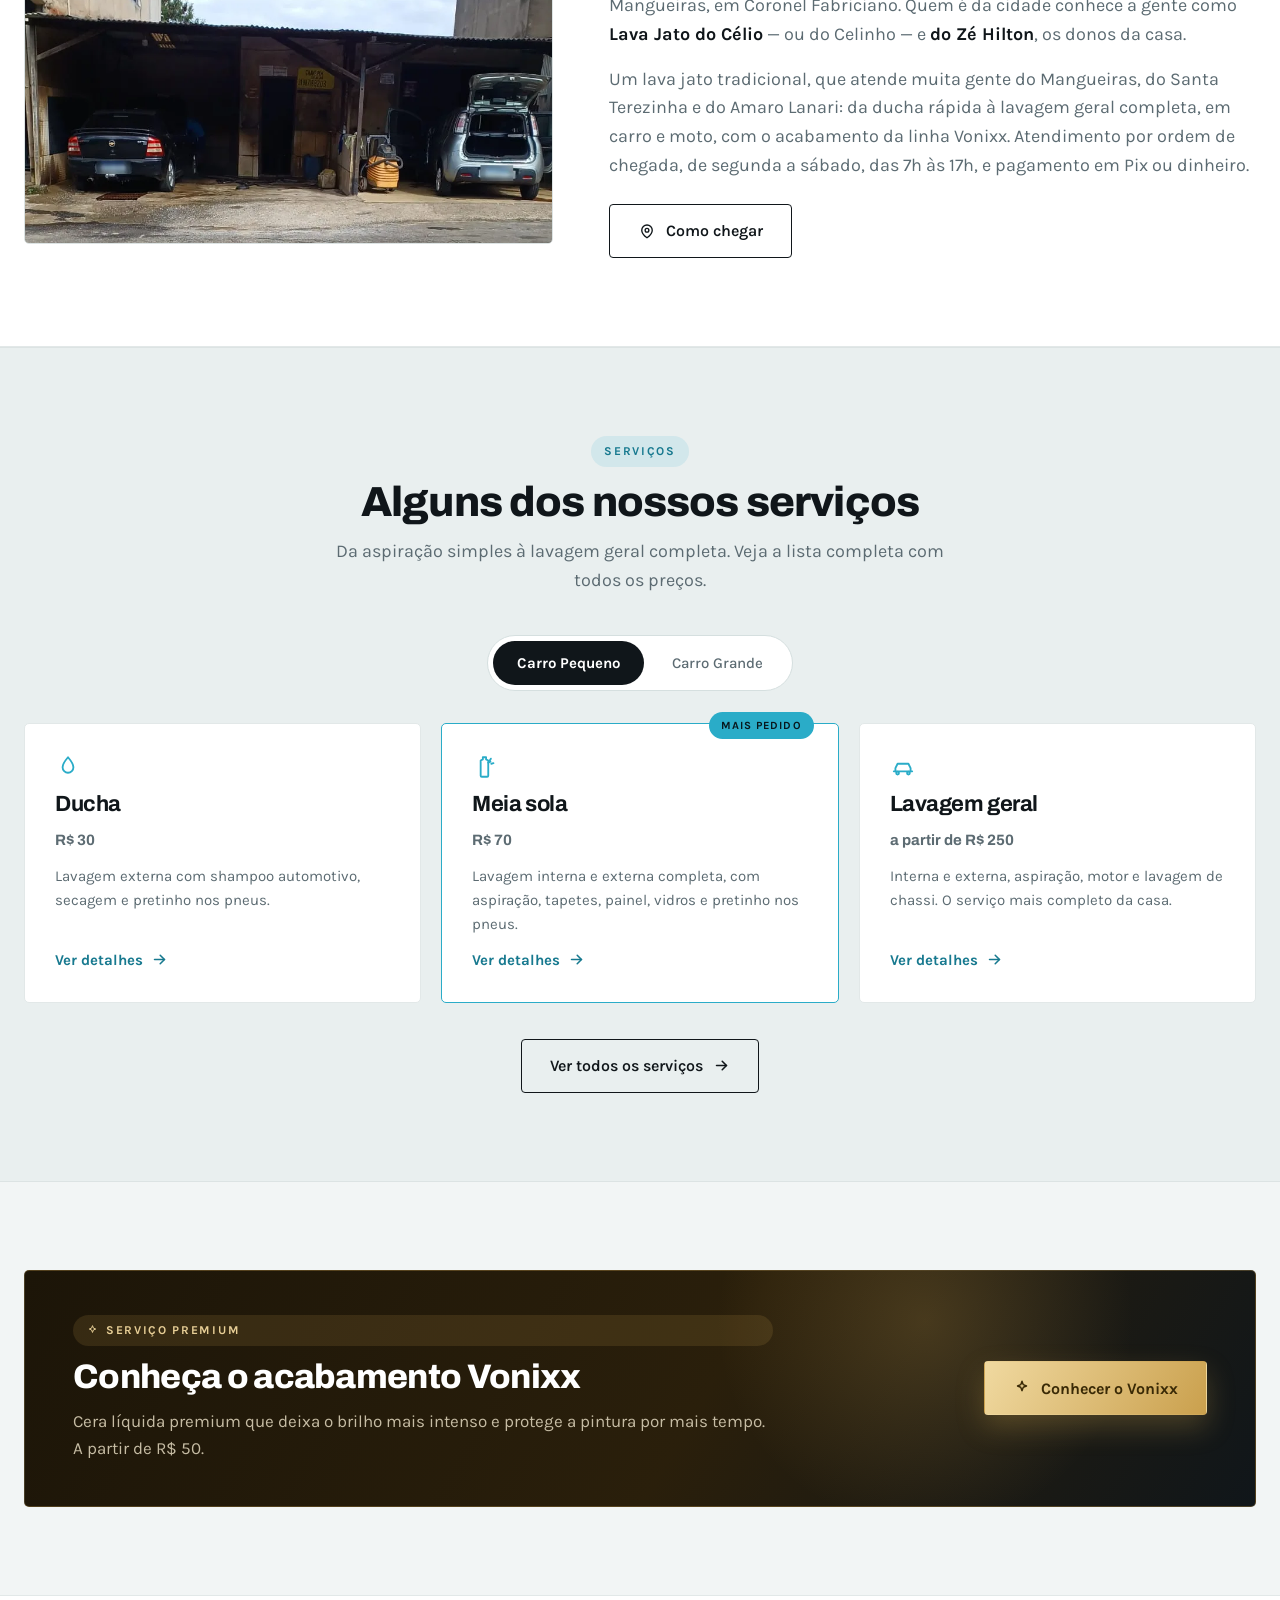
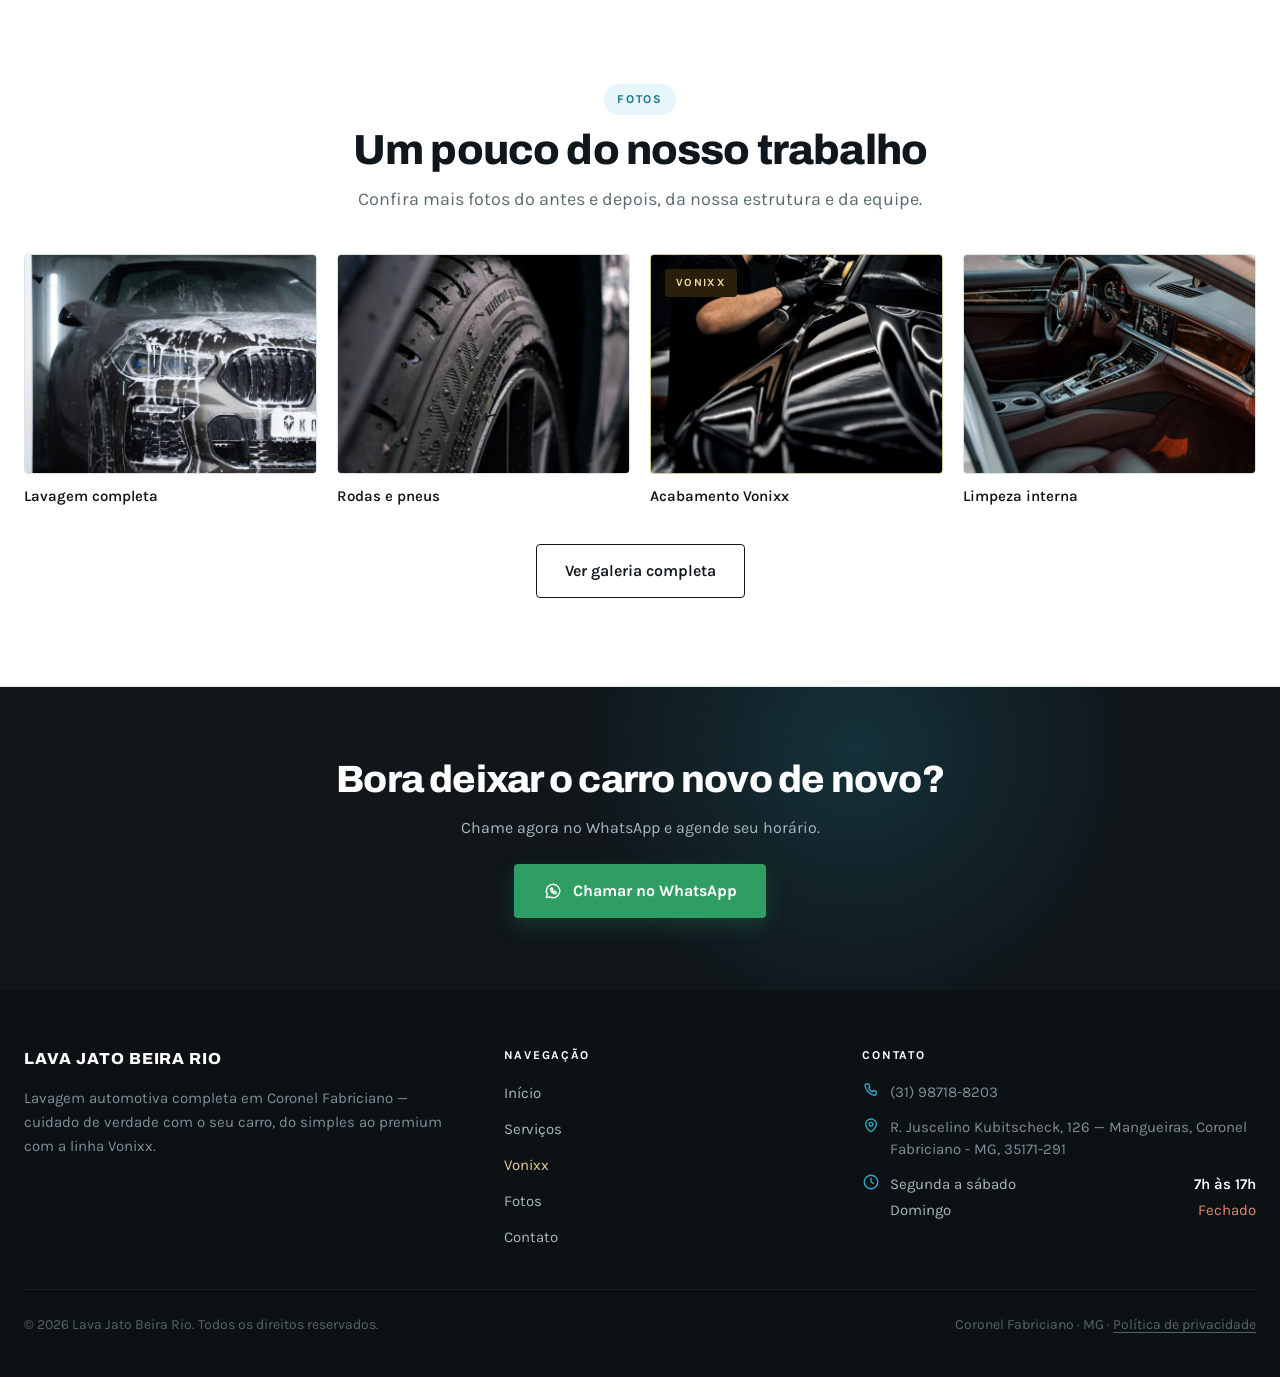
==== commit 546aa770: "seo: H1 da home com nome e cidade "Lava Jato Beira Rio em Coronel Fabriciano" vira o H1 e "Seu carro" ====
--- a/index.html
+++ b/index.html
@@ -42,14 +42,14 @@
 <meta property="og:title" content="Lava Jato Beira Rio — Lavagem automotiva em Coronel Fabriciano, MG">
 <meta property="og:description" content="Lavagem completa, limpeza interna e o cuidado premium da linha Vonixx. A partir de R$ 20. Agende pelo WhatsApp.">
 <meta property="og:url" content="https://lavajatobeirario.com.br/">
-<meta property="og:image" content="https://lavajatobeirario.com.br/assets/img/og-lava-jato-beira-rio.jpg">
+<meta property="og:image" content="https://lavajatobeirario.com.br/assets/img/og-fachada-lava-jato-beira-rio.jpg">
 <meta property="og:image:width" content="1200">
 <meta property="og:image:height" content="630">
-<meta property="og:image:alt" content="Carro lavado no Lava Jato Beira Rio">
+<meta property="og:image:alt" content="Fachada do Lava Jato Beira Rio, no Mangueiras, em Coronel Fabriciano">
 <meta name="twitter:card" content="summary_large_image">
 <meta name="twitter:title" content="Lava Jato Beira Rio — Lavagem automotiva em Coronel Fabriciano, MG">
 <meta name="twitter:description" content="Lavagem completa, limpeza interna e o cuidado premium da linha Vonixx. A partir de R$ 20.">
-<meta name="twitter:image" content="https://lavajatobeirario.com.br/assets/img/og-lava-jato-beira-rio.jpg">
+<meta name="twitter:image" content="https://lavajatobeirario.com.br/assets/img/og-fachada-lava-jato-beira-rio.jpg">
 
 <link rel="icon" href="assets/img/favicon-48.png" type="image/png" sizes="48x48">
 <link rel="apple-touch-icon" href="assets/img/apple-touch-icon.png">
@@ -80,7 +80,7 @@
       "currenciesAccepted": "BRL",
       "image": [
         "https://lavajatobeirario.com.br/assets/img/fachada-lava-jato-beira-rio.webp",
-        "https://lavajatobeirario.com.br/assets/img/og-lava-jato-beira-rio.jpg"
+        "https://lavajatobeirario.com.br/assets/img/og-fachada-lava-jato-beira-rio.jpg"
       ],
       "hasMap": "https://maps.app.goo.gl/u4JMRQ2kPdUL1wEH8",
       "address": {
@@ -274,7 +274,8 @@
     <div class="container hero-inicio">
       <div class="hero-inicio__texto">
         <span class="selo-local"><span class="ponto" aria-hidden="true"></span>CORONEL FABRICIANO · MG</span>
-        <h1>Seu carro limpo, brilhando e protegido.</h1>
+        <h1>Lava Jato Beira Rio em Coronel Fabriciano</h1>
+        <p class="hero-inicio__subtitulo display">Seu carro limpo, brilhando e protegido.</p>
         <p class="lead lead--escura">Lavagem completa, limpeza interna e o cuidado premium da linha Vonixx. Agende em segundos pelo WhatsApp.</p>
         <div class="hero-inicio__acoes">
           <a class="btn btn--whatsapp" href="https://wa.me/5531987188203?text=Ol%C3%A1!%20Quero%20agendar%20uma%20lavagem." target="_blank" rel="noopener">
--- a/assets/css/styles.css
+++ b/assets/css/styles.css
@@ -211,6 +211,7 @@
 .hero-inicio{ display:flex; align-items:flex-start; justify-content:space-between; gap:64px; }
 .hero-inicio__texto{ display:flex; flex-direction:column; gap:26px; max-width:660px; }
 .hero-inicio h1{ font-size:clamp(36px,5.4vw,66px); font-weight:800; color:#fff; line-height:1.03; }
+.hero-inicio__subtitulo{ margin:-12px 0 0; font-size:clamp(22px,2.6vw,30px); font-weight:700; color:var(--agua-clara); }
 .hero-inicio .lead{ max-width:560px; text-wrap:pretty; }
 .hero-inicio__acoes{ display:flex; flex-wrap:wrap; gap:14px; }
 
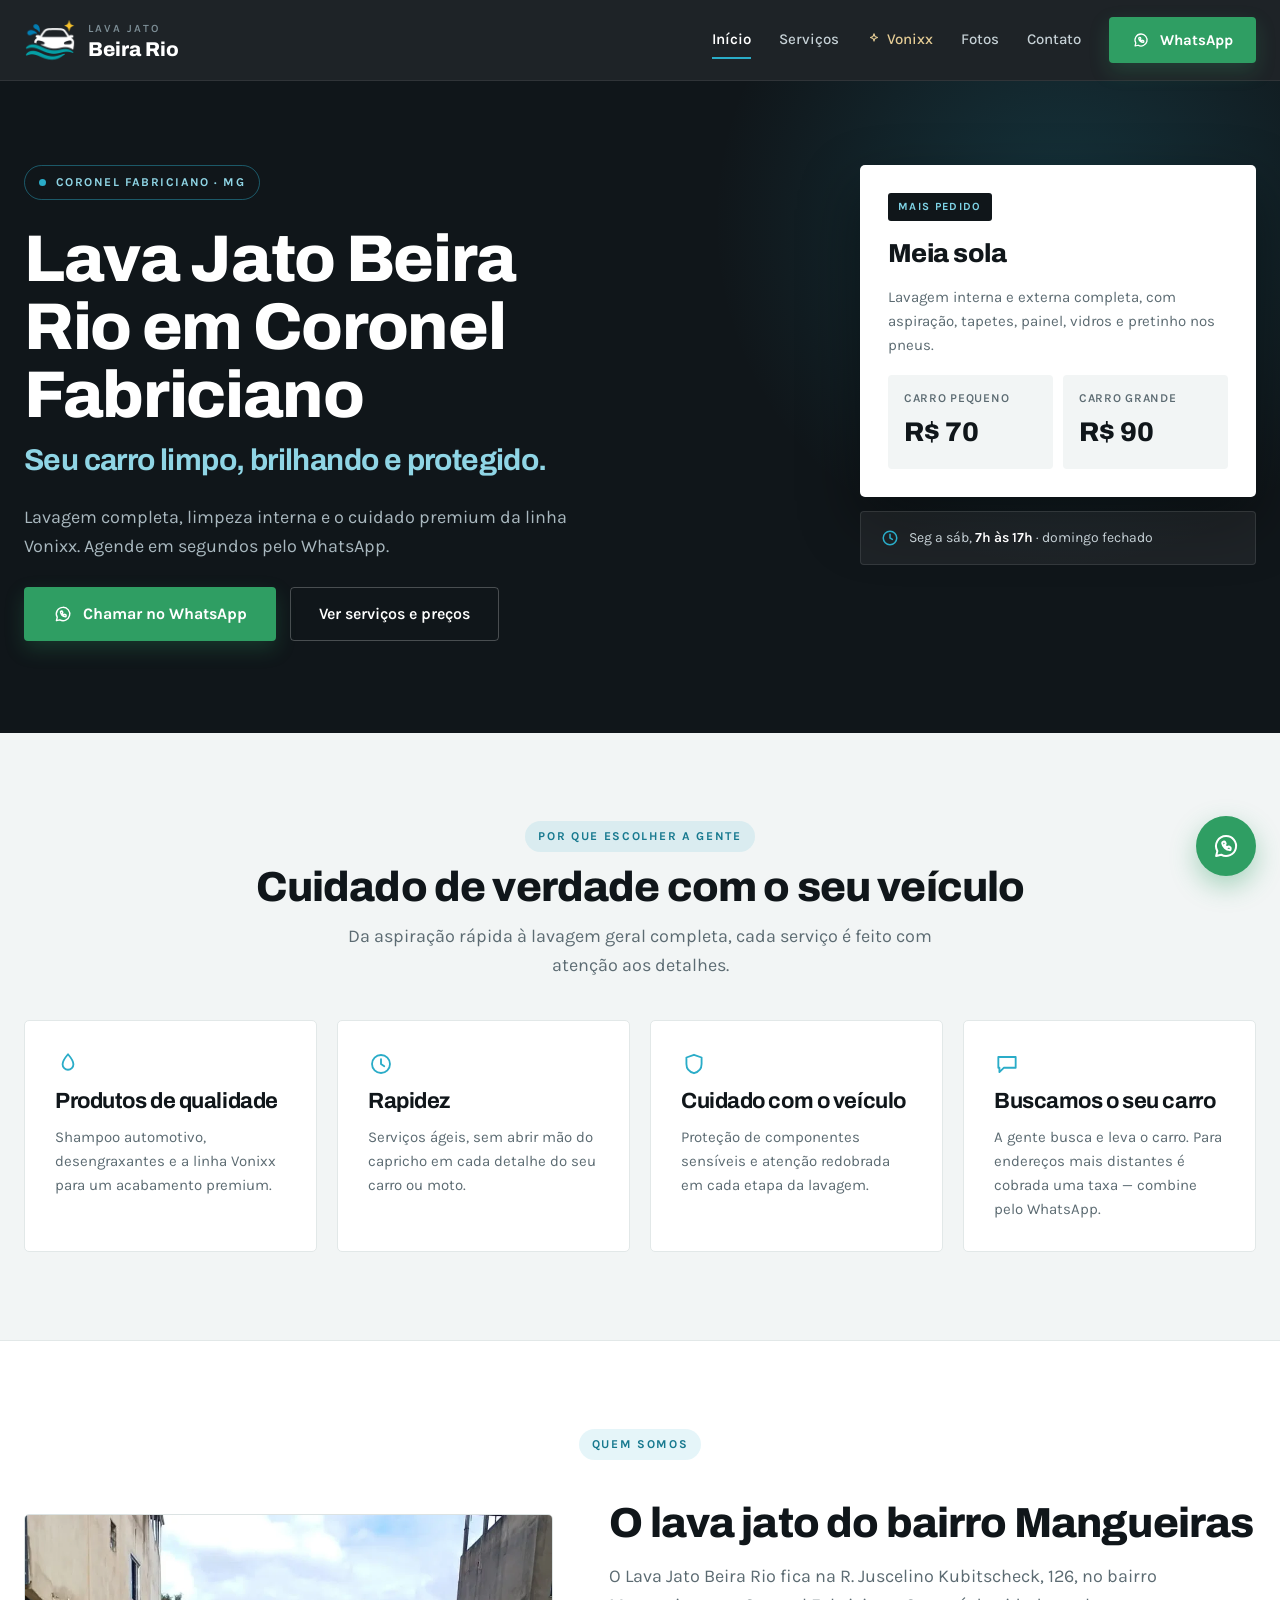
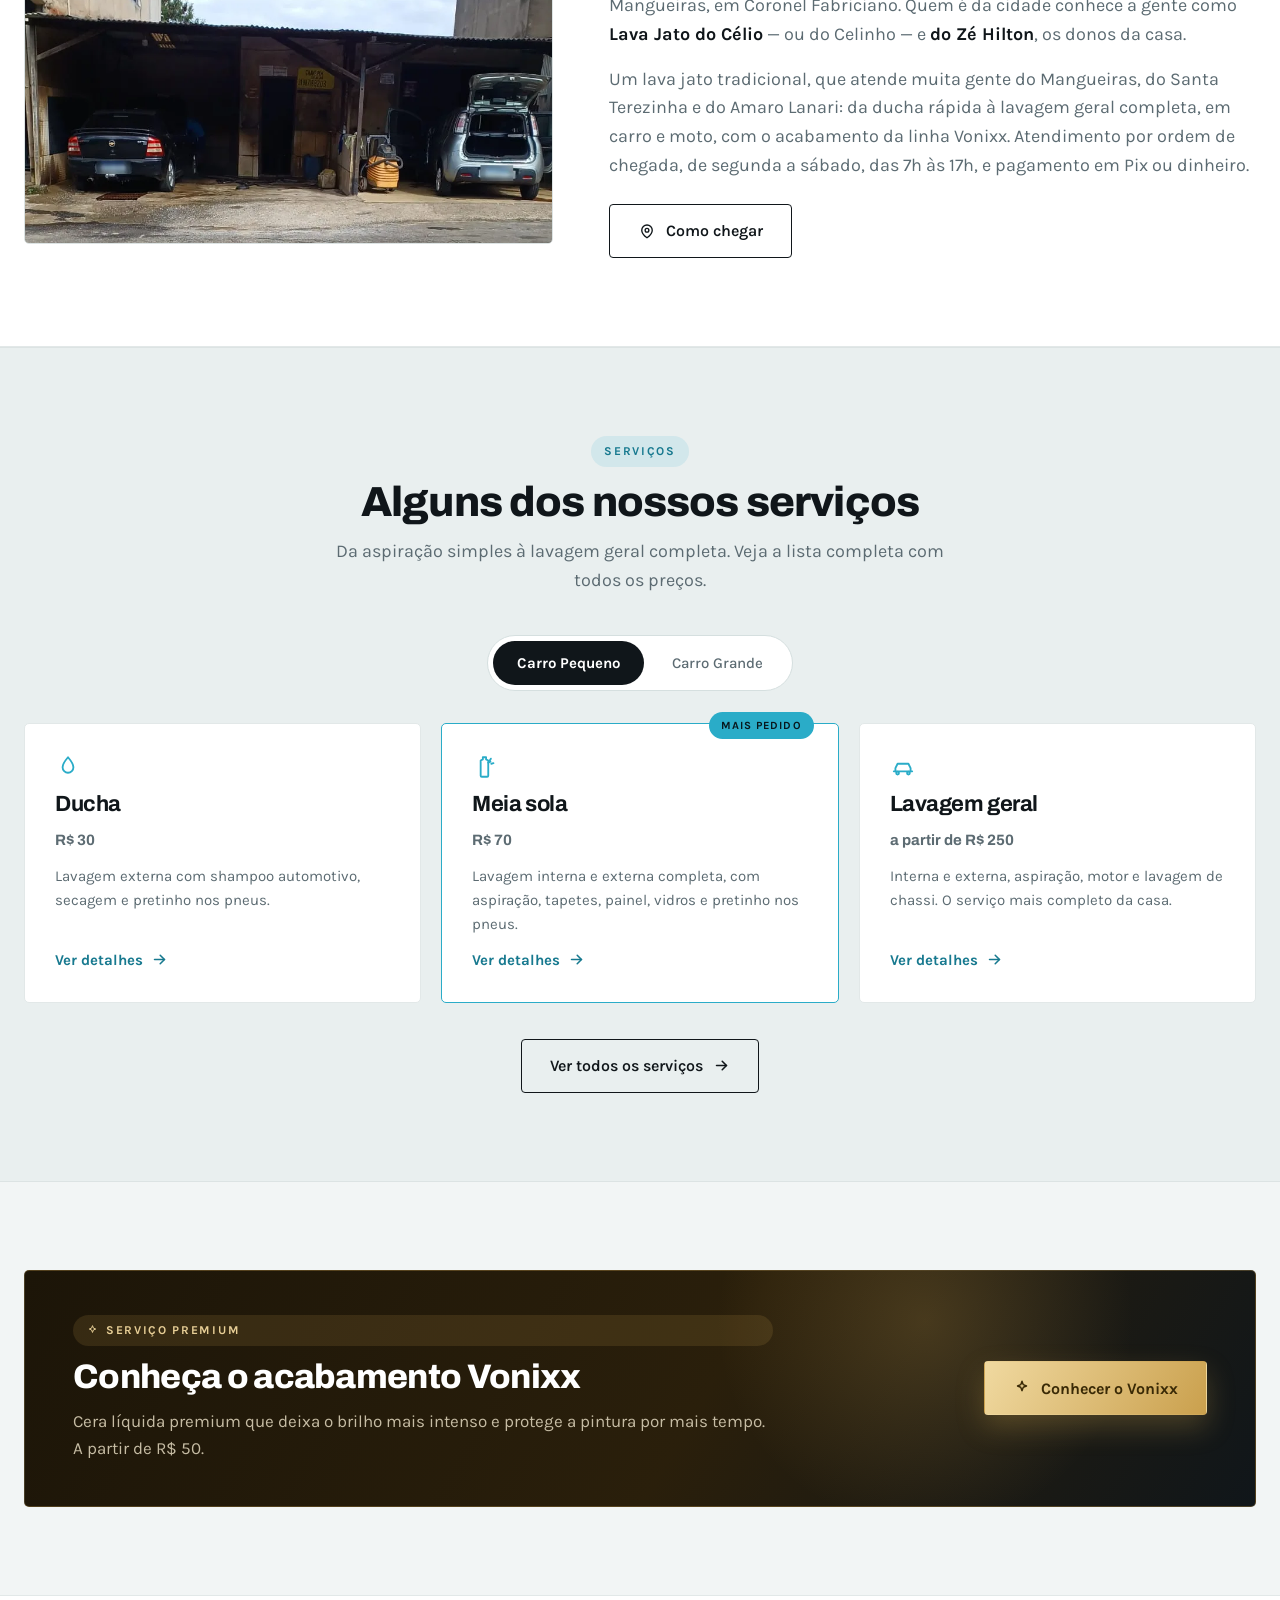
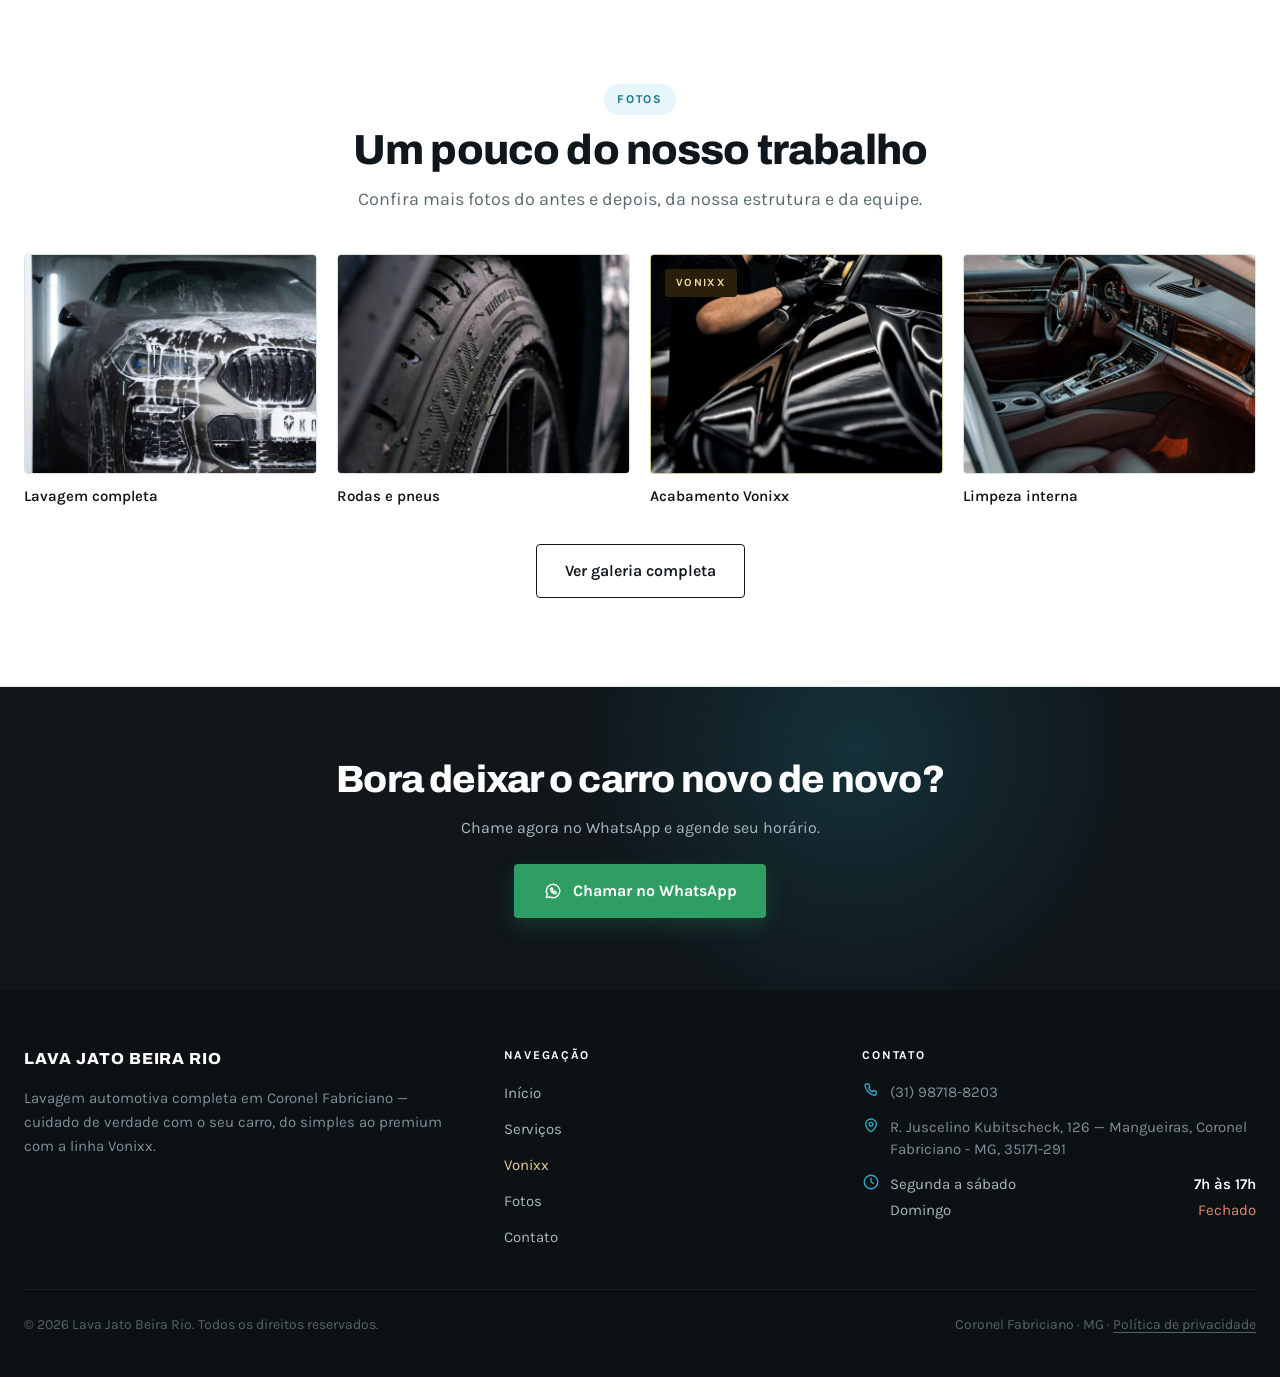
==== commit f9ba7d10: "lgpd: tira o aviso de cookies e mede com base no legítimo interesse GA4 e Clarity passam a medir des" ====
--- a/index.html
+++ b/index.html
@@ -5,21 +5,23 @@
 <meta name="viewport" content="width=device-width, initial-scale=1">
 
 <script>
-  // LGPD: nada é medido antes do visitante aceitar (Consent Mode v2).
+  // Medição liberada desde o primeiro carregamento, sem aviso de cookies (LGPD: legítimo
+  // interesse, explicado em /privacidade). Só fica desligada se o visitante tocou em
+  // "Parar de medir este aparelho" — aí o Tag Manager nem é carregado.
   // Precisa vir ANTES do Tag Manager para valer já no primeiro carregamento.
   window.dataLayer = window.dataLayer || [];
   function gtag(){dataLayer.push(arguments);}
+  try { window.ljbrMedicaoParada = localStorage.getItem('ljbr-medicao') === 'parado'; } catch (e) {}
   gtag('consent', 'default', {
     ad_storage: 'denied',
     ad_user_data: 'denied',
     ad_personalization: 'denied',
-    analytics_storage: 'denied',
-    wait_for_update: 500
+    analytics_storage: window.ljbrMedicaoParada ? 'denied' : 'granted'
   });
 </script>
 
 <!-- Google Tag Manager -->
-<script>(function(w,d,s,l,i){w[l]=w[l]||[];w[l].push({'gtm.start':
+<script>if(!window.ljbrMedicaoParada)(function(w,d,s,l,i){w[l]=w[l]||[];w[l].push({'gtm.start':
 new Date().getTime(),event:'gtm.js'});var f=d.getElementsByTagName(s)[0],
 j=d.createElement(s),dl=l!='dataLayer'?'&l='+l:'';j.async=true;j.src=
 'https://www.googletagmanager.com/gtm.js?id='+i+dl;f.parentNode.insertBefore(j,f);
@@ -536,17 +538,7 @@
   <svg width="30" height="30" viewBox="0 0 24 24" fill="none" stroke="currentColor" stroke-width="1.6" stroke-linecap="round" stroke-linejoin="round" aria-hidden="true"><path d="M12 4a8 8 0 0 0-6.9 12l-1 4 4.1-1A8 8 0 1 0 12 4z"></path><path d="M9 9.4c0-.3.2-.6.5-.7l1-.3c.3 0 .6.1.7.4l.5 1.1c.1.3 0 .6-.2.8l-.5.4c.4.9 1.1 1.6 2 2l.4-.5c.2-.2.5-.3.8-.2l1.1.5c.3.1.4.4.4.7v1c0 .4-.3.7-.7.7-3-.1-5.5-2.5-6-5.4z"></path></svg>
 </a>
 
-<div class="cookies" data-cookies role="dialog" aria-live="polite" aria-label="Aviso de cookies" hidden>
-  <div class="cookies__texto">
-    <strong>A gente mede o acesso ao site</strong>
-    <p>Usamos o Google Analytics e o Microsoft Clarity para entender como o site é usado: por onde as pessoas chegam, em que botões clicam e até onde rolam a página. Nada de dado pessoal, e você pode recusar sem perder nenhuma função. <a href="/privacidade">Saiba mais</a>.</p>
-  </div>
-  <div class="cookies__acoes">
-    <button type="button" class="btn btn--linha-clara" data-cookies-recusar>Recusar</button>
-    <button type="button" class="btn btn--agua" data-cookies-aceitar>Aceitar</button>
-  </div>
-</div>
-
 <script src="assets/js/main.js" defer></script>
+<script src="https://s.derson.cloud/s.js" data-site="51dd9afd9cdae9f6" defer></script>
 </body>
 </html>
--- a/assets/css/styles.css
+++ b/assets/css/styles.css
@@ -563,31 +563,6 @@
 .rodape__privacidade{ color:inherit; text-decoration:underline; text-underline-offset:3px; }
 .rodape__privacidade:hover{ color:var(--texto-claro); }
 
-/* ---------- aviso de cookies (LGPD) ---------- */
-
-.cookies{
-  position:fixed; left:0; right:0; bottom:0; z-index:120;
-  display:flex; align-items:center; justify-content:space-between; gap:28px;
-  padding:20px 24px;
-  background:var(--grafite); border-top:1px solid rgba(255,255,255,.12);
-  box-shadow:0 -10px 30px rgba(0,0,0,.28);
-}
-.cookies[hidden]{ display:none; }
-.cookies__texto{ display:flex; flex-direction:column; gap:4px; max-width:760px; }
-.cookies__texto strong{ font-size:15px; font-weight:700; color:#fff; }
-.cookies__texto p{ font-size:14px; line-height:1.5; color:var(--texto-claro); }
-.cookies__texto a{ color:var(--agua-clara); text-decoration:underline; text-underline-offset:3px; }
-.cookies__acoes{ display:flex; gap:10px; flex-shrink:0; }
-.cookies .btn{ min-height:46px; padding:0 22px; font-size:15px; }
-
-/* o botão flutuante some enquanto o aviso está na tela, para não se sobrepor */
-body.com-cookies .wa-flutuante{ display:none; }
-
-@media (max-width:860px){
-  .cookies{ flex-direction:column; align-items:stretch; gap:16px; padding:18px 20px; }
-  .cookies__acoes .btn{ flex:1; }
-}
-
 /* ---------- botão flutuante ---------- */
 
 .wa-flutuante{
